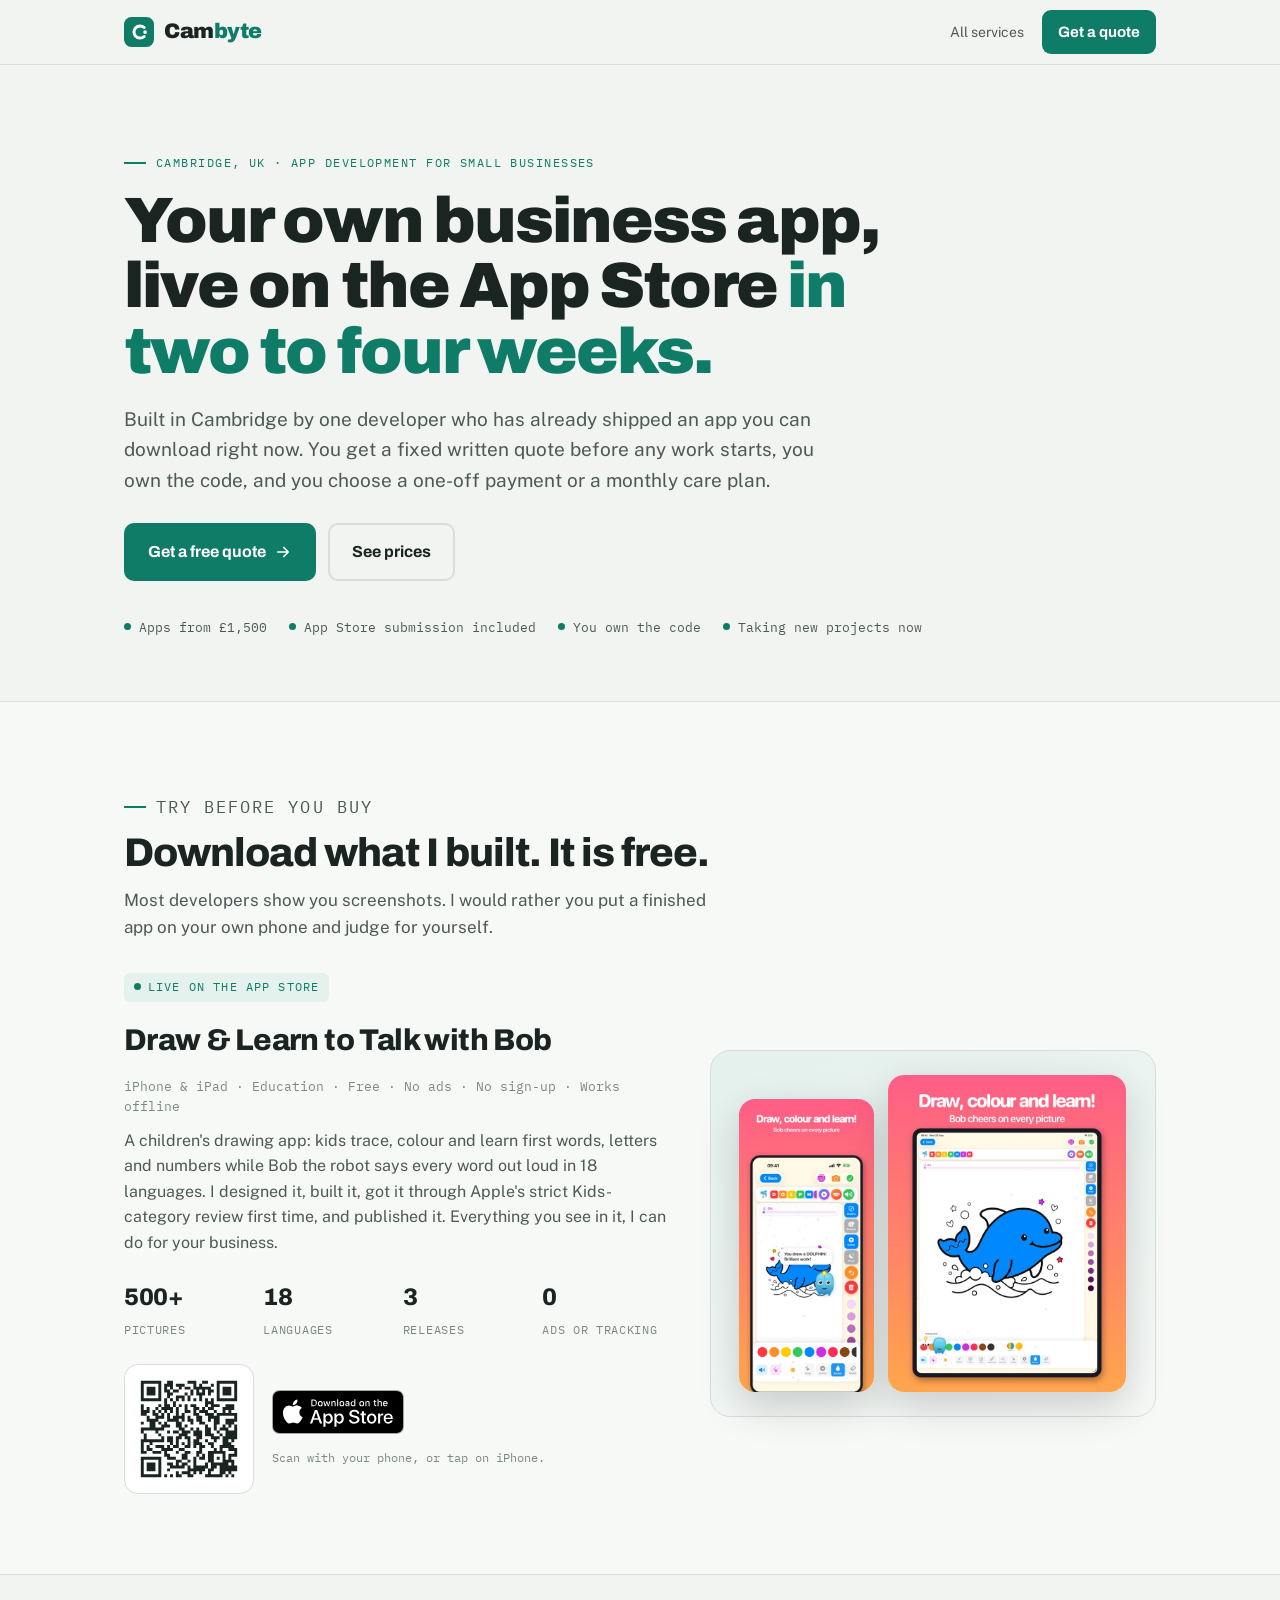
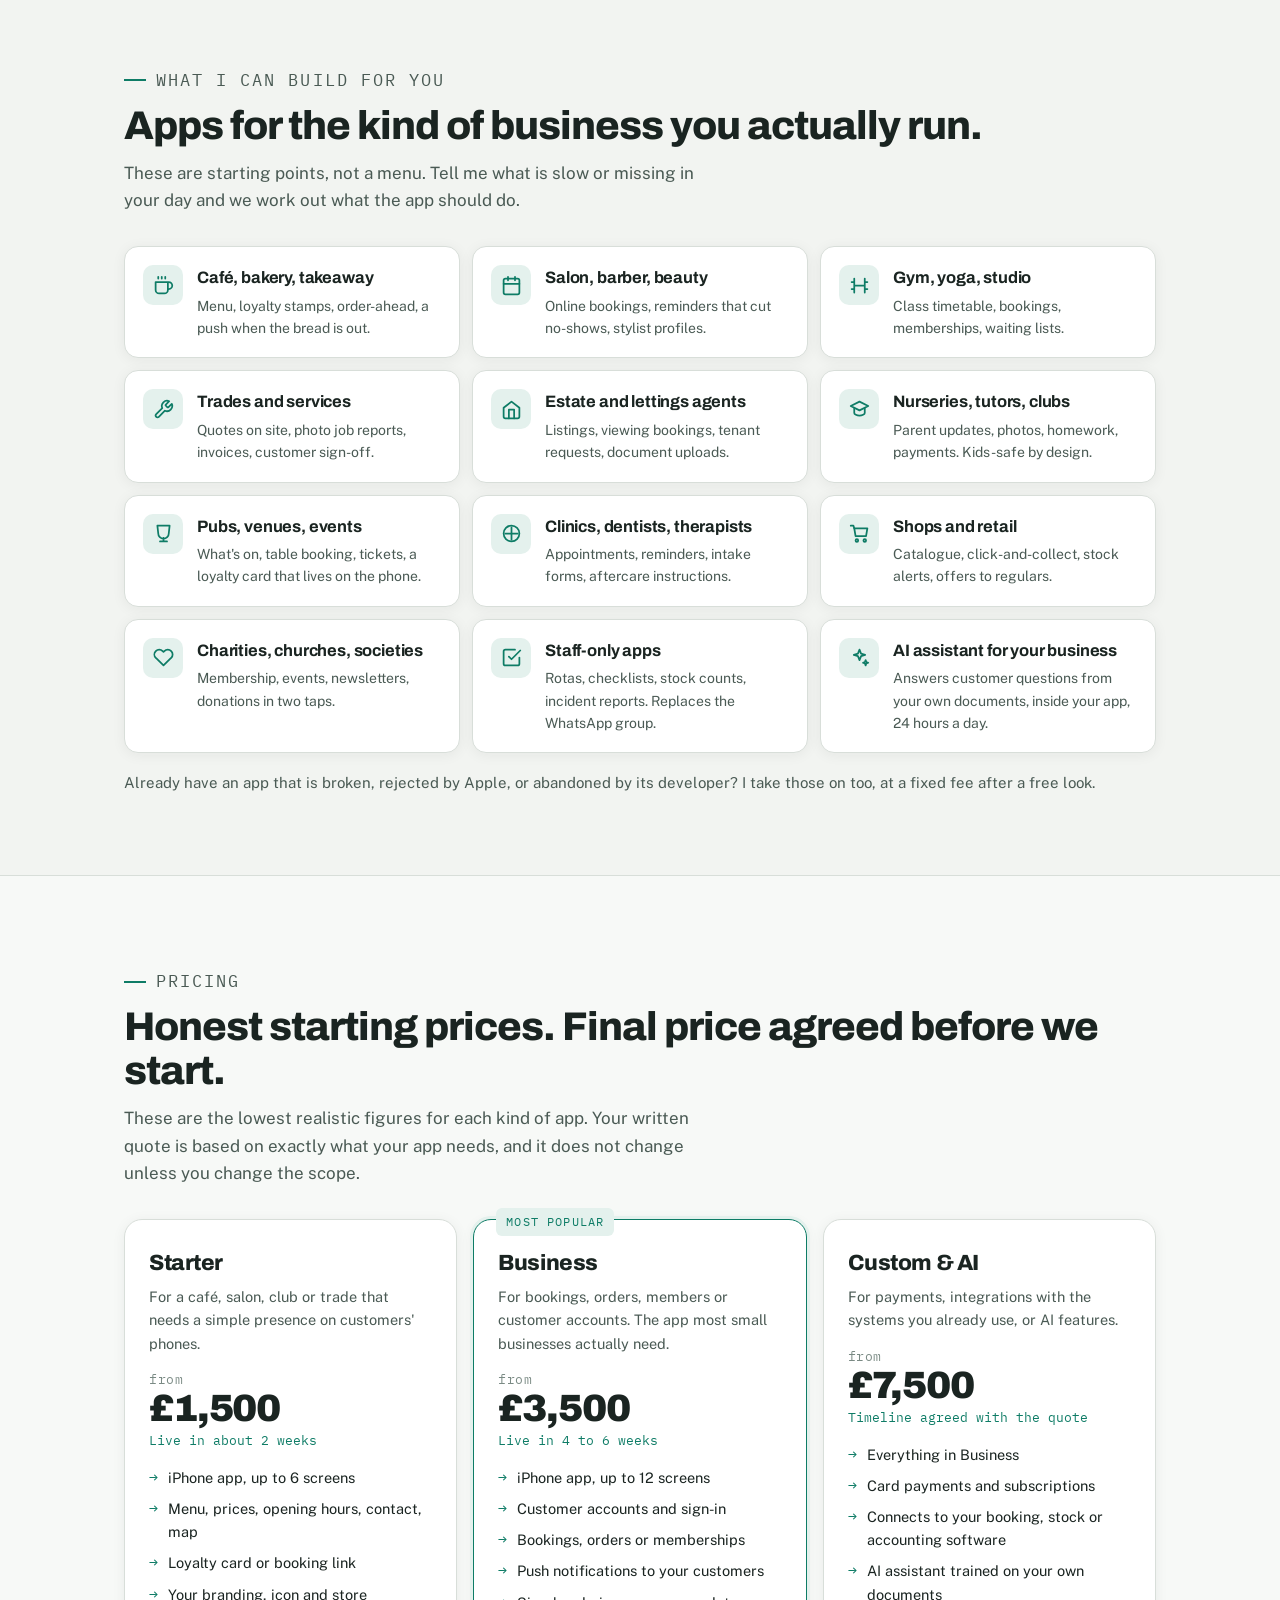
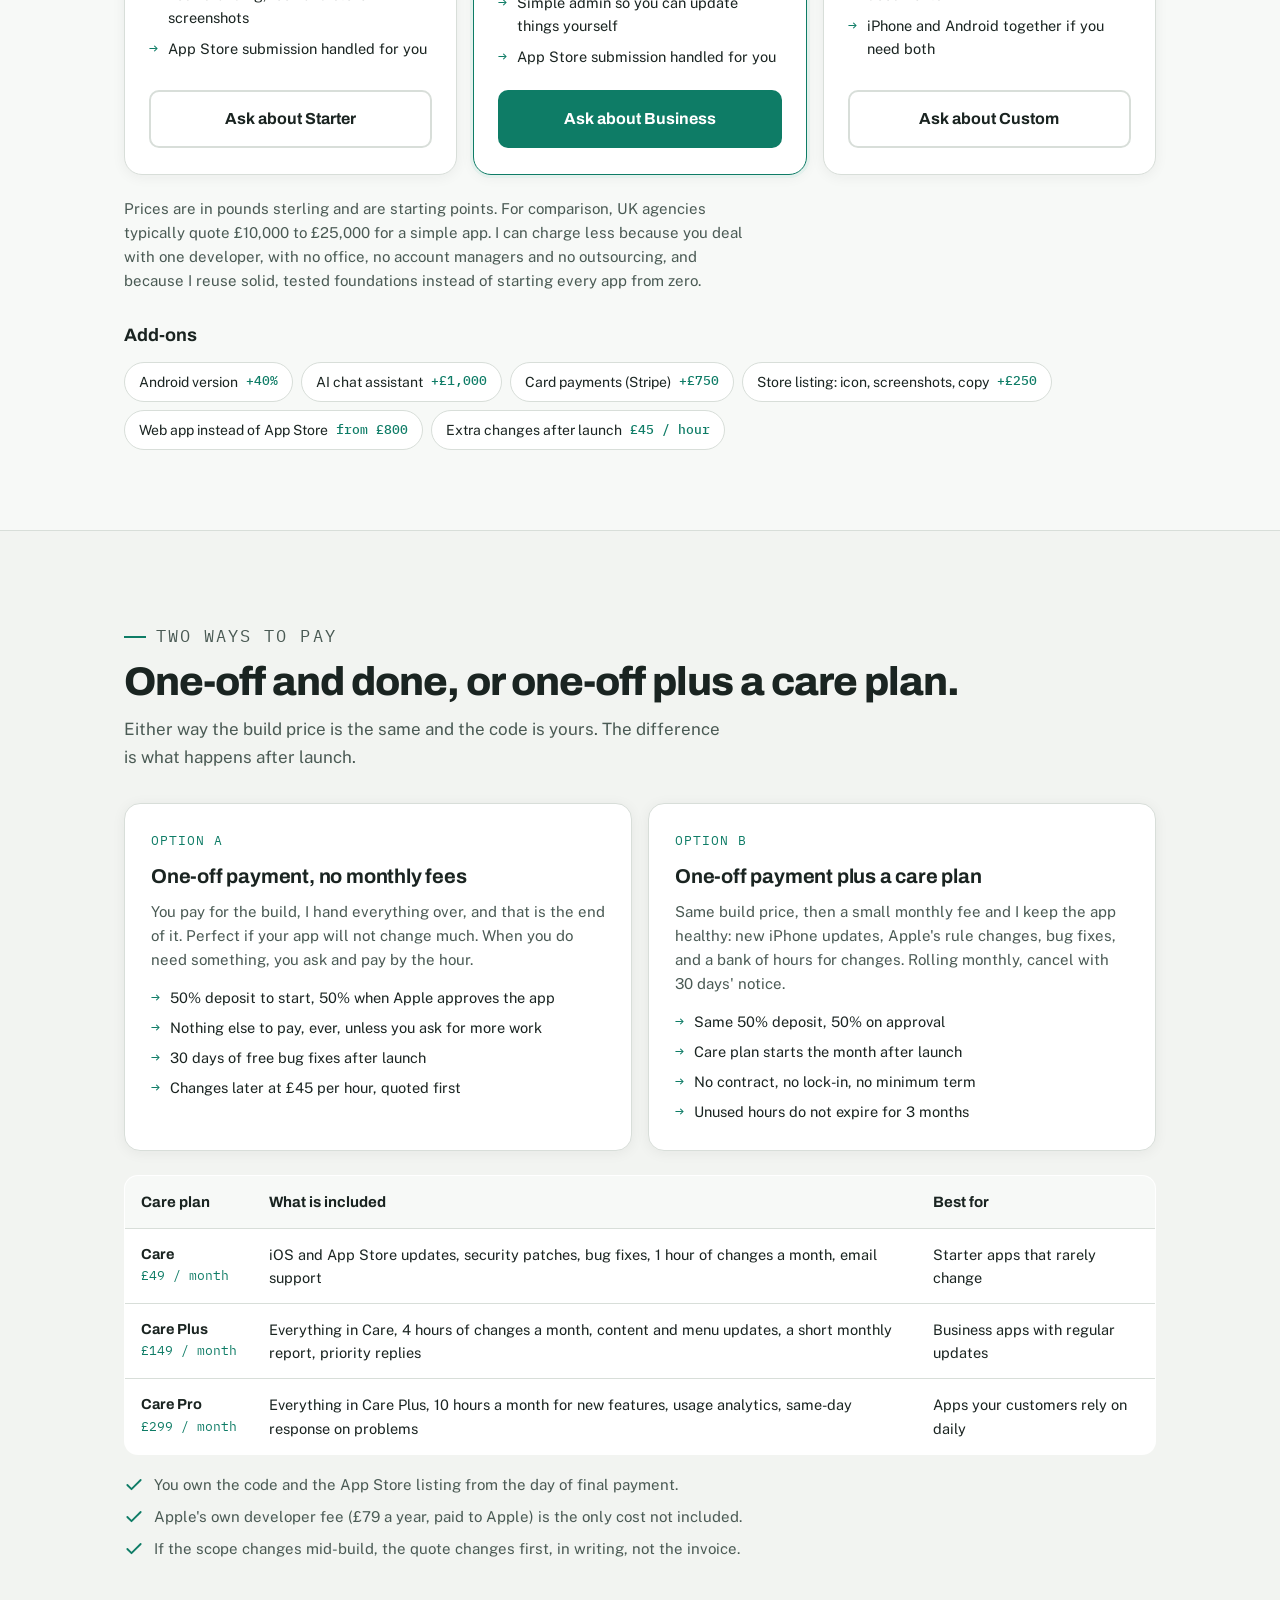
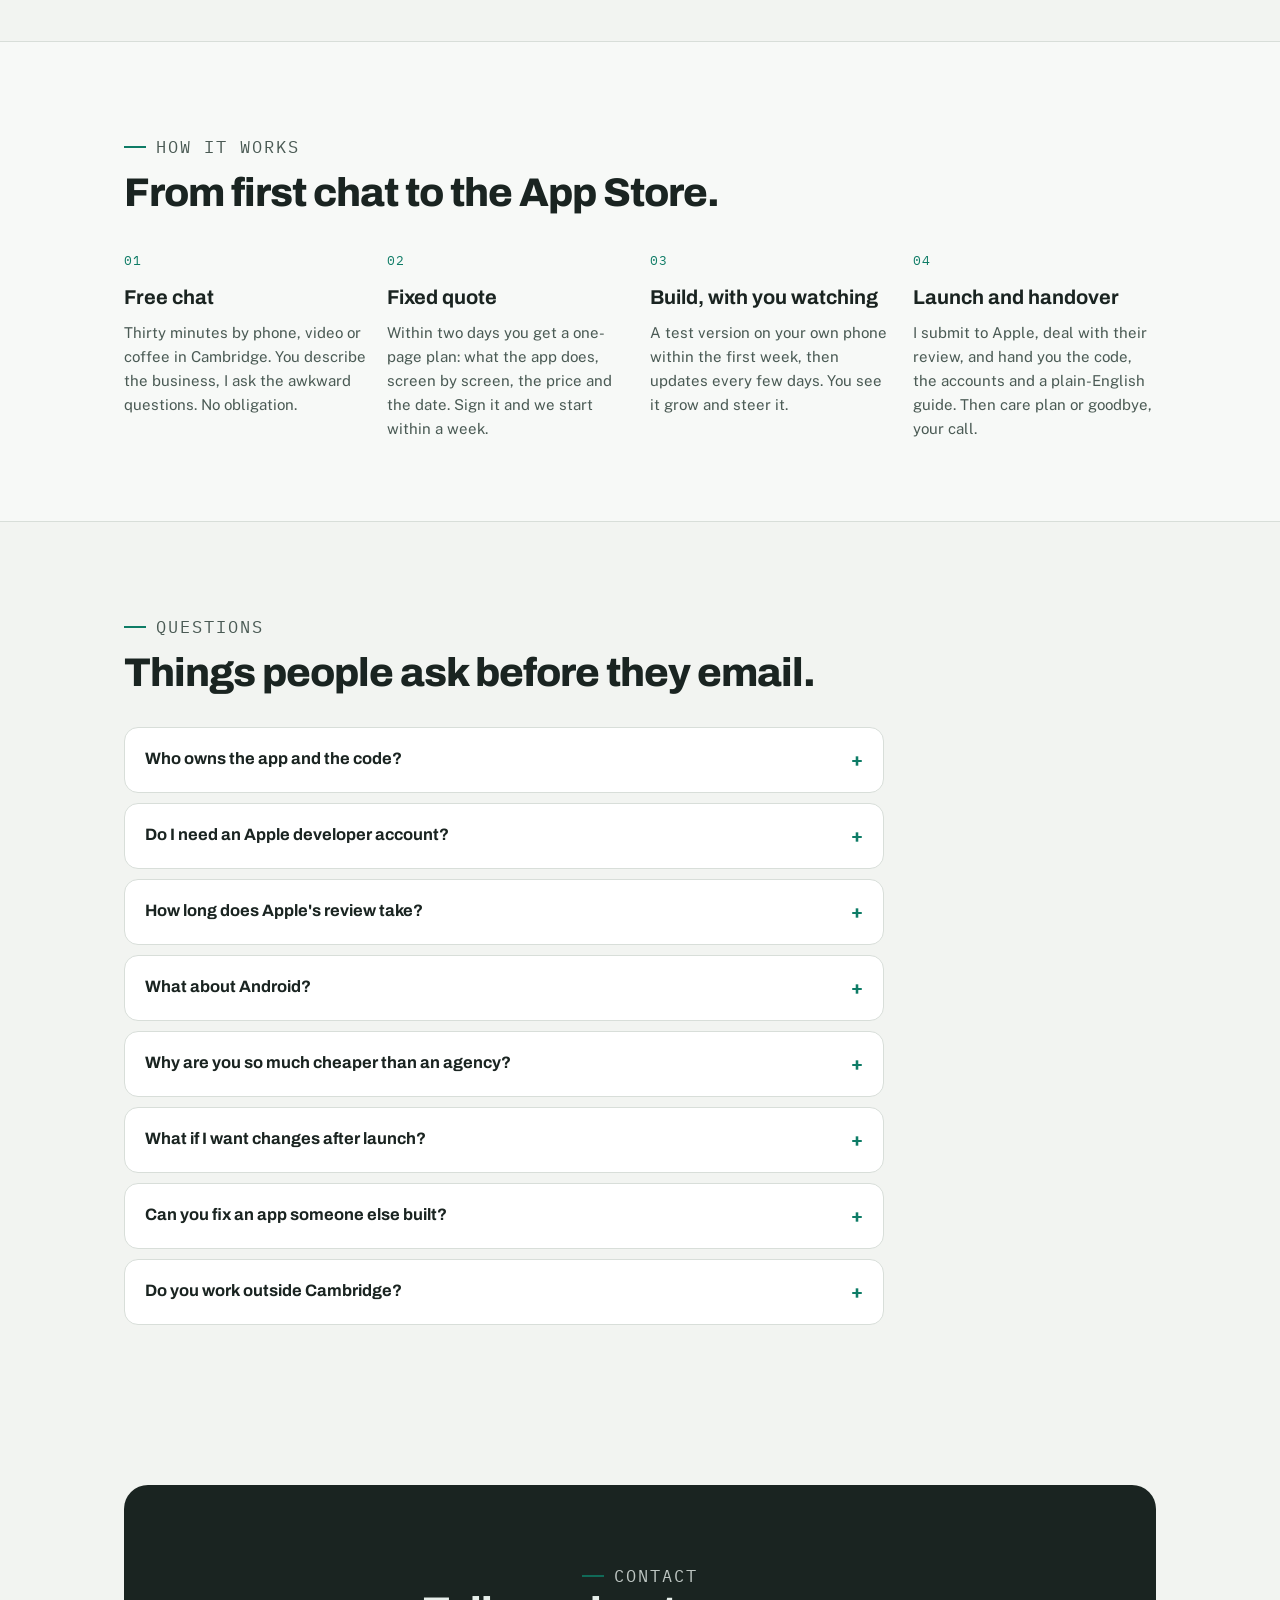
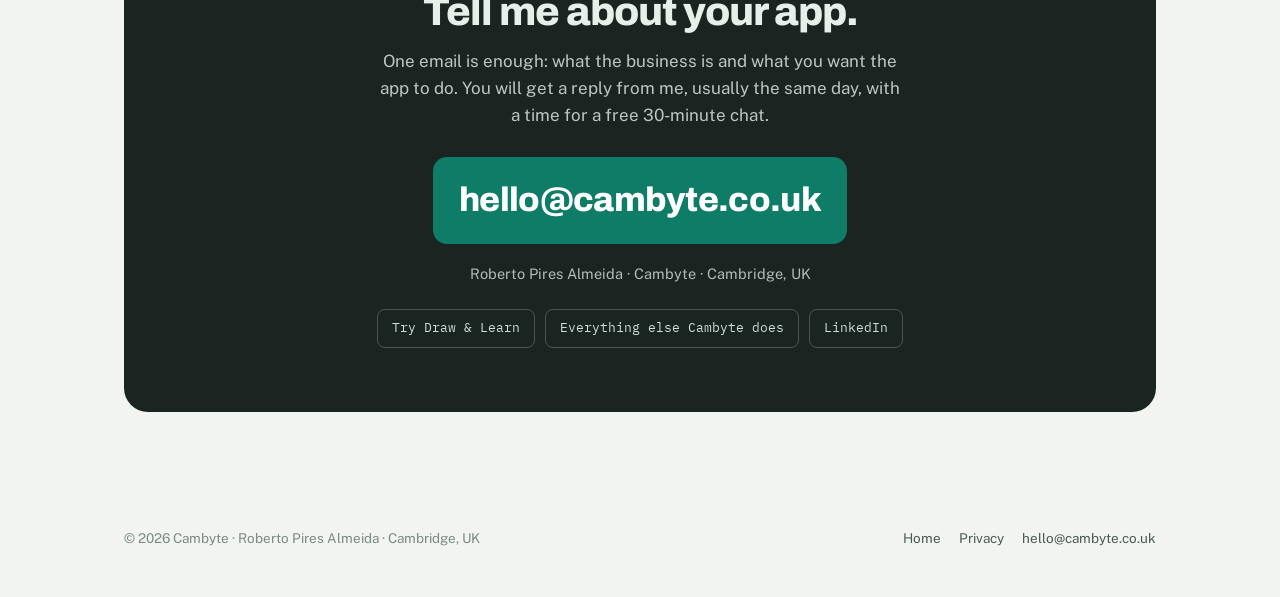
==== apps/index.html @ f3ae69f9 "Add /apps/ app-development landing page with pricing Standalone page at cambyte.co.uk/apps/: hero, D" ====
<!DOCTYPE html>
<html lang="en-GB">
<head>
<meta charset="UTF-8">
<meta name="viewport" content="width=device-width, initial-scale=1">
<title>App development for small businesses, Cambridge — from £1,500 | Cambyte</title>
<meta name="description" content="Get your own iPhone and Android app built in Cambridge, from £1,500, live on the App Store in two to four weeks. Fixed quote before any work starts, one-off payment or a monthly care plan. Try a finished app for free first.">
<link rel="canonical" href="https://cambyte.co.uk/apps/">
<meta property="og:type" content="website">
<meta property="og:title" content="Your business app, from £1,500 — Cambyte, Cambridge">
<meta property="og:description" content="Small-business apps built in Cambridge. Fixed quotes, App Store submission included, one-off or monthly care. Download the app I already shipped and try it free.">
<meta property="og:url" content="https://cambyte.co.uk/apps/">
<meta property="og:image" content="https://cambyte.co.uk/assets/img/og.png">
<meta name="twitter:card" content="summary_large_image">
<meta name="theme-color" content="#0E7C66">
<link rel="icon" href="/assets/img/favicon.svg" type="image/svg+xml">
<link rel="apple-touch-icon" href="/assets/img/apple-touch-icon.png">
<link rel="preconnect" href="https://fonts.googleapis.com">
<link rel="preconnect" href="https://fonts.gstatic.com" crossorigin>
<link href="https://fonts.googleapis.com/css2?family=Archivo:wght@700;800;900&family=Public+Sans:wght@400;500;600&family=IBM+Plex+Mono:wght@400;500&display=swap" rel="stylesheet">
<link rel="stylesheet" href="/assets/style.css">
<style>
/* page-only styles; everything shared lives in /assets/style.css */
.top-min .wrap{height:64px}
.top-min .head-cta{display:inline-flex;align-items:center;min-height:44px;padding:0 16px;border-radius:9px;background:var(--teal);color:#fff;text-decoration:none;font-family:var(--font-head);font-weight:700;font-size:15px}
.top-min .head-cta:hover{background:var(--teal-deep)}
.top-min .back{display:none;color:var(--ink-soft);text-decoration:none;font-size:14px;margin-right:14px}
.top-min .back:hover{color:var(--teal)}
@media(min-width:640px){.top-min .back{display:inline}}
.hero .price-line{margin-top:18px;font-family:var(--font-mono);font-size:14px;color:var(--teal)}

.proof{display:grid;gap:24px;align-items:center}
@media(min-width:860px){.proof{grid-template-columns:1.1fr .9fr;gap:40px}}
.proof p{color:var(--ink-soft);font-size:16px;margin-top:12px}
.qr-row{display:flex;flex-wrap:wrap;align-items:center;gap:18px;margin-top:22px}
.qr{background:#fff;border:1px solid var(--line);border-radius:14px;padding:10px;width:130px;height:130px;flex:none}
.qr img{width:100%;height:100%}
.qr-row .badge{margin:0}
.qr-row small{display:block;font-family:var(--font-mono);font-size:12px;color:var(--ink-faint);margin-top:6px}
.shots{background:linear-gradient(160deg,var(--teal-tint),var(--surface-2));border:1px solid var(--line);border-radius:20px;padding:24px;display:flex;align-items:flex-end;justify-content:center;gap:14px;min-height:260px}
.shots img{border-radius:16px;box-shadow:0 14px 40px rgba(0,0,0,.18)}
.shots .phone{width:min(34%,170px)}
.shots .tablet{width:min(60%,320px)}

.ideas{display:grid;gap:12px;grid-template-columns:1fr}
@media(min-width:560px){.ideas{grid-template-columns:repeat(2,1fr)}}
@media(min-width:900px){.ideas{grid-template-columns:repeat(3,1fr)}}
.idea{background:var(--surface);border:1px solid var(--line);border-radius:14px;padding:18px 18px 18px;display:flex;gap:14px;align-items:flex-start;box-shadow:var(--shadow)}
.idea .icon{width:40px;height:40px;border-radius:10px;flex:none}
.idea .icon svg{width:21px;height:21px}
.idea h3{font-family:var(--font-head);font-weight:700;font-size:16.5px;letter-spacing:-.01em}
.idea p{color:var(--ink-soft);font-size:14px;margin-top:3px}
.ideas-note{margin-top:18px;color:var(--ink-soft);font-size:15px}

.tiers{display:grid;gap:16px}
@media(min-width:800px){.tiers{grid-template-columns:repeat(3,1fr);align-items:stretch}}
.tier{background:var(--surface);border:1px solid var(--line);border-radius:18px;padding:26px 24px;box-shadow:var(--shadow);display:flex;flex-direction:column;position:relative}
.tier.pop{border-color:var(--teal);box-shadow:0 0 0 3px var(--teal-tint),var(--shadow)}
.tier .pop-tag{position:absolute;top:-12px;left:22px}
.tier h3{font-family:var(--font-head);font-weight:800;font-size:22px;letter-spacing:-.02em}
.tier .for{color:var(--ink-soft);font-size:14.5px;margin-top:4px;min-height:2.6em}
.tier .price{margin:18px 0 2px;font-family:var(--font-head);font-weight:900;font-size:38px;letter-spacing:-.03em;line-height:1}
.tier .price small{font-family:var(--font-mono);font-weight:400;font-size:13px;letter-spacing:.04em;color:var(--ink-faint);display:block;margin-bottom:4px}
.tier .time{font-family:var(--font-mono);font-size:12.5px;color:var(--teal);margin-bottom:16px}
.tier ul{list-style:none;display:grid;gap:8px;margin:0 0 22px;padding:0}
.tier li{font-size:14.5px;display:flex;gap:10px;align-items:flex-start;color:var(--ink)}
.tier li::before{content:"→";color:var(--teal);font-family:var(--font-mono);flex:none}
.tier .btn{margin-top:auto;justify-content:center}
.fine{margin-top:22px;color:var(--ink-soft);font-size:15px;max-width:70ch}
.addons{margin-top:28px}
.addons h3{font-family:var(--font-head);font-weight:700;font-size:18px;margin-bottom:12px}
.chips{display:flex;flex-wrap:wrap;gap:8px;list-style:none}
.chips li{background:var(--surface);border:1px solid var(--line);border-radius:999px;padding:8px 14px;font-size:14px;display:flex;gap:8px;align-items:center;min-height:40px}
.chips b{font-family:var(--font-mono);font-weight:500;color:var(--teal);font-size:13px}

.pay{display:grid;gap:16px}
@media(min-width:800px){.pay{grid-template-columns:1fr 1fr}}
.pay .card h3{margin-top:0}
.pay .card .lead{font-family:var(--font-mono);font-size:12.5px;color:var(--teal);letter-spacing:.08em;text-transform:uppercase;margin-bottom:10px}
.care{margin-top:24px;overflow-x:auto}
.care table{width:100%;border-collapse:collapse;background:var(--surface);border:1px solid var(--line);border-radius:14px;overflow:hidden;min-width:560px}
.care th,.care td{text-align:left;padding:14px 16px;border-bottom:1px solid var(--line);font-size:14.5px;vertical-align:top}
.care th{font-family:var(--font-head);font-weight:700;font-size:15px;background:var(--surface-2)}
.care td:first-child{font-family:var(--font-head);font-weight:700;white-space:nowrap}
.care td .m{display:block;font-family:var(--font-mono);font-weight:400;font-size:13px;color:var(--teal)}
.care tr:last-child td{border-bottom:0}
.terms{margin-top:18px;display:grid;gap:8px;list-style:none}
.terms li{display:flex;gap:10px;align-items:flex-start;font-size:15px;color:var(--ink-soft)}
.terms li svg{width:20px;height:20px;flex:none;color:var(--teal);margin-top:2px}

.steps-4{display:grid;gap:20px}
@media(min-width:720px){.steps-4{grid-template-columns:repeat(2,1fr)}}
@media(min-width:1000px){.steps-4{grid-template-columns:repeat(4,1fr)}}

.faq{max-width:760px;display:grid;gap:10px}
.faq details{background:var(--surface);border:1px solid var(--line);border-radius:14px;padding:0 20px}
.faq summary{cursor:pointer;list-style:none;padding:16px 0;font-family:var(--font-head);font-weight:700;font-size:16.5px;display:flex;justify-content:space-between;gap:14px;align-items:center;min-height:44px}
.faq summary::-webkit-details-marker{display:none}
.faq summary::after{content:"+";font-family:var(--font-mono);color:var(--teal);font-size:20px;flex:none}
.faq details[open] summary::after{content:"–"}
.faq details p{color:var(--ink-soft);font-size:15.5px;padding:0 0 18px}

.contact .sub{opacity:.75;font-size:14.5px;margin-top:18px}
</style>
<script type="application/ld+json">
{
  "@context": "https://schema.org",
  "@type": "Service",
  "serviceType": "Mobile app development",
  "name": "Small-business app development",
  "provider": {"@type": "ProfessionalService", "name": "Cambyte", "url": "https://cambyte.co.uk/", "email": "hello@cambyte.co.uk",
    "address": {"@type": "PostalAddress", "addressLocality": "Cambridge", "addressCountry": "GB"}},
  "areaServed": "Cambridge, UK",
  "url": "https://cambyte.co.uk/apps/",
  "offers": [
    {"@type": "Offer", "name": "Starter app", "price": "1500", "priceCurrency": "GBP", "description": "iPhone app, up to 6 screens, App Store submission included. Starting price."},
    {"@type": "Offer", "name": "Business app", "price": "3500", "priceCurrency": "GBP", "description": "iPhone app, up to 12 screens, accounts, bookings or orders, notifications. Starting price."},
    {"@type": "Offer", "name": "Custom or AI app", "price": "7500", "priceCurrency": "GBP", "description": "Payments, integrations, AI assistant, anything bespoke. Starting price."}
  ]
}
</script>
</head>
<body>
<a class="skip" href="#main">Skip to content</a>

<header class="top top-min">
  <div class="wrap">
    <a class="logo" href="/" aria-label="Cambyte home">
      <svg viewBox="0 0 32 32" aria-hidden="true"><rect width="32" height="32" rx="8" fill="#0E7C66"/><path d="M21.5 11.2A6.5 6.5 0 1 0 21.5 20.8" fill="none" stroke="#fff" stroke-width="3.2" stroke-linecap="round"/><circle cx="22.5" cy="16" r="2" fill="#fff"/></svg><b>Cam<span>byte</span></b></a>
    <div>
      <a class="back" href="/">All services</a>
      <a class="head-cta" href="#contact">Get a quote</a>
    </div>
  </div>
</header>

<main id="main">

<section class="hero">
  <div class="wrap">
    <p class="eyebrow">Cambridge, UK · App development for small businesses</p>
    <h1>Your own business app, live on the App Store <em>in two to four weeks.</em></h1>
    <p class="lede">Built in Cambridge by one developer who has already shipped an app you can download right now. You get a fixed written quote before any work starts, you own the code, and you choose a one-off payment or a monthly care plan.</p>
    <div class="actions">
      <a class="btn btn-primary" href="#contact">Get a free quote
        <svg width="18" height="18" viewBox="0 0 24 24" fill="none" stroke="currentColor" stroke-width="2.2" stroke-linecap="round" stroke-linejoin="round"><path d="M5 12h14M13 6l6 6-6 6"/></svg>
      </a>
      <a class="btn btn-ghost" href="#pricing">See prices</a>
    </div>
    <ul class="trust">
      <li>Apps from £1,500</li>
      <li>App Store submission included</li>
      <li>You own the code</li>
      <li>Taking new projects now</li>
    </ul>
  </div>
</section>

<section id="proof" class="alt">
  <div class="wrap">
    <div class="sec-head">
      <p class="eyebrow">Try before you buy</p>
      <h2>Download what I built. It is free.</h2>
      <p>Most developers show you screenshots. I would rather you put a finished app on your own phone and judge for yourself.</p>
    </div>
    <div class="proof">
      <div>
        <span class="tag live">Live on the App Store</span>
        <h3 style="font-family:var(--font-head);font-weight:800;font-size:clamp(22px,3vw,30px);letter-spacing:-.02em;margin:14px 0 4px">Draw &amp; Learn to Talk with Bob</h3>
        <p class="meta" style="font-family:var(--font-mono);font-size:12.5px;color:var(--ink-faint)">iPhone &amp; iPad · Education · Free · No ads · No sign-up · Works offline</p>
        <p>A children's drawing app: kids trace, colour and learn first words, letters and numbers while Bob the robot says every word out loud in 18 languages. I designed it, built it, got it through Apple's strict Kids-category review first time, and published it. Everything you see in it, I can do for your business.</p>
        <div class="stats">
          <div class="stat"><b>500+</b><span>pictures</span></div>
          <div class="stat"><b>18</b><span>languages</span></div>
          <div class="stat"><b>3</b><span>releases</span></div>
          <div class="stat"><b>0</b><span>ads or tracking</span></div>
        </div>
        <div class="qr-row">
          <div class="qr"><img src="/assets/img/dl-qr.svg" alt="QR code linking to Draw & Learn on the App Store" width="110" height="110"></div>
          <div>
            <a class="badge" href="https://apps.apple.com/app/id6777554616?ct=cambyte-apps" rel="noopener"><img src="/assets/img/app-store-badge.svg" alt="Download on the App Store" width="150" height="50"></a>
            <small>Scan with your phone, or tap on iPhone.</small>
          </div>
        </div>
      </div>
      <div class="shots">
        <img class="phone" src="/assets/img/dl-iphone-1.jpg" alt="Draw &amp; Learn on iPhone: a child colouring a picture while Bob the robot cheers" width="414" height="900" loading="lazy">
        <img class="tablet" src="/assets/img/dl-ipad-1.jpg" alt="Draw &amp; Learn on iPad: tracing letters with Bob" width="900" height="675" loading="lazy">
      </div>
    </div>
  </div>
</section>

<section id="ideas">
  <div class="wrap">
    <div class="sec-head">
      <p class="eyebrow">What I can build for you</p>
      <h2>Apps for the kind of business you actually run.</h2>
      <p>These are starting points, not a menu. Tell me what is slow or missing in your day and we work out what the app should do.</p>
    </div>
    <div class="ideas">
      <article class="idea"><div class="icon" aria-hidden="true"><svg viewBox="0 0 24 24" fill="none" stroke="currentColor" stroke-width="2" stroke-linecap="round" stroke-linejoin="round"><path d="M17 8h1a4 4 0 1 1 0 8h-1M3 8h14v9a4 4 0 0 1-4 4H7a4 4 0 0 1-4-4z"/><path d="M6 2v2M10 2v2M14 2v2"/></svg></div><div><h3>Café, bakery, takeaway</h3><p>Menu, loyalty stamps, order-ahead, a push when the bread is out.</p></div></article>
      <article class="idea"><div class="icon" aria-hidden="true"><svg viewBox="0 0 24 24" fill="none" stroke="currentColor" stroke-width="2" stroke-linecap="round" stroke-linejoin="round"><rect x="3" y="4" width="18" height="18" rx="2"/><path d="M16 2v4M8 2v4M3 10h18"/></svg></div><div><h3>Salon, barber, beauty</h3><p>Online bookings, reminders that cut no-shows, stylist profiles.</p></div></article>
      <article class="idea"><div class="icon" aria-hidden="true"><svg viewBox="0 0 24 24" fill="none" stroke="currentColor" stroke-width="2" stroke-linecap="round" stroke-linejoin="round"><path d="M6 4v16M18 4v16M3 8h3M18 8h3M3 16h3M18 16h3M6 12h12"/></svg></div><div><h3>Gym, yoga, studio</h3><p>Class timetable, bookings, memberships, waiting lists.</p></div></article>
      <article class="idea"><div class="icon" aria-hidden="true"><svg viewBox="0 0 24 24" fill="none" stroke="currentColor" stroke-width="2" stroke-linecap="round" stroke-linejoin="round"><path d="M14.7 6.3a1 1 0 0 0 0 1.4l1.6 1.6a1 1 0 0 0 1.4 0l3.8-3.8a6 6 0 0 1-7.9 7.9l-6.9 6.9a2.1 2.1 0 0 1-3-3l6.9-6.9a6 6 0 0 1 7.9-7.9z"/></svg></div><div><h3>Trades and services</h3><p>Quotes on site, photo job reports, invoices, customer sign-off.</p></div></article>
      <article class="idea"><div class="icon" aria-hidden="true"><svg viewBox="0 0 24 24" fill="none" stroke="currentColor" stroke-width="2" stroke-linecap="round" stroke-linejoin="round"><path d="M3 10l9-7 9 7v10a2 2 0 0 1-2 2H5a2 2 0 0 1-2-2z"/><path d="M9 22V12h6v10"/></svg></div><div><h3>Estate and lettings agents</h3><p>Listings, viewing bookings, tenant requests, document uploads.</p></div></article>
      <article class="idea"><div class="icon" aria-hidden="true"><svg viewBox="0 0 24 24" fill="none" stroke="currentColor" stroke-width="2" stroke-linecap="round" stroke-linejoin="round"><path d="M12 3L2 8l10 5 10-5z"/><path d="M6 10.5V16c0 1.5 3 3 6 3s6-1.5 6-3v-5.5"/></svg></div><div><h3>Nurseries, tutors, clubs</h3><p>Parent updates, photos, homework, payments. Kids-safe by design.</p></div></article>
      <article class="idea"><div class="icon" aria-hidden="true"><svg viewBox="0 0 24 24" fill="none" stroke="currentColor" stroke-width="2" stroke-linecap="round" stroke-linejoin="round"><path d="M8 21h8M12 17v4M5 3h14l-1 9a6 6 0 0 1-12 0z"/></svg></div><div><h3>Pubs, venues, events</h3><p>What's on, table booking, tickets, a loyalty card that lives on the phone.</p></div></article>
      <article class="idea"><div class="icon" aria-hidden="true"><svg viewBox="0 0 24 24" fill="none" stroke="currentColor" stroke-width="2" stroke-linecap="round" stroke-linejoin="round"><path d="M12 5v14M5 12h14"/><circle cx="12" cy="12" r="9"/></svg></div><div><h3>Clinics, dentists, therapists</h3><p>Appointments, reminders, intake forms, aftercare instructions.</p></div></article>
      <article class="idea"><div class="icon" aria-hidden="true"><svg viewBox="0 0 24 24" fill="none" stroke="currentColor" stroke-width="2" stroke-linecap="round" stroke-linejoin="round"><path d="M6 6h15l-1.5 9h-12z"/><circle cx="9" cy="20" r="1.5"/><circle cx="18" cy="20" r="1.5"/><path d="M6 6L5 3H2"/></svg></div><div><h3>Shops and retail</h3><p>Catalogue, click-and-collect, stock alerts, offers to regulars.</p></div></article>
      <article class="idea"><div class="icon" aria-hidden="true"><svg viewBox="0 0 24 24" fill="none" stroke="currentColor" stroke-width="2" stroke-linecap="round" stroke-linejoin="round"><path d="M20.8 4.6a5.5 5.5 0 0 0-7.8 0L12 5.6l-1-1a5.5 5.5 0 0 0-7.8 7.8l1 1L12 21l7.8-7.6 1-1a5.5 5.5 0 0 0 0-7.8z"/></svg></div><div><h3>Charities, churches, societies</h3><p>Membership, events, newsletters, donations in two taps.</p></div></article>
      <article class="idea"><div class="icon" aria-hidden="true"><svg viewBox="0 0 24 24" fill="none" stroke="currentColor" stroke-width="2" stroke-linecap="round" stroke-linejoin="round"><path d="M9 11l3 3L22 4"/><path d="M21 12v7a2 2 0 0 1-2 2H5a2 2 0 0 1-2-2V5a2 2 0 0 1 2-2h11"/></svg></div><div><h3>Staff-only apps</h3><p>Rotas, checklists, stock counts, incident reports. Replaces the WhatsApp group.</p></div></article>
      <article class="idea"><div class="icon" aria-hidden="true"><svg viewBox="0 0 24 24" fill="none" stroke="currentColor" stroke-width="2" stroke-linecap="round" stroke-linejoin="round"><path d="M12 3l1.8 4.6L18.5 9l-4.7 1.4L12 15l-1.8-4.6L5.5 9l4.7-1.4z"/><path d="M19 15l.8 2.2L22 18l-2.2.8L19 21l-.8-2.2L16 18l2.2-.8z"/></svg></div><div><h3>AI assistant for your business</h3><p>Answers customer questions from your own documents, inside your app, 24 hours a day.</p></div></article>
    </div>
    <p class="ideas-note">Already have an app that is broken, rejected by Apple, or abandoned by its developer? I take those on too, at a fixed fee after a free look.</p>
  </div>
</section>

<section id="pricing" class="alt">
  <div class="wrap">
    <div class="sec-head">
      <p class="eyebrow">Pricing</p>
      <h2>Honest starting prices. Final price agreed before we start.</h2>
      <p>These are the lowest realistic figures for each kind of app. Your written quote is based on exactly what your app needs, and it does not change unless you change the scope.</p>
    </div>
    <div class="tiers">
      <article class="tier">
        <h3>Starter</h3>
        <p class="for">For a café, salon, club or trade that needs a simple presence on customers' phones.</p>
        <p class="price"><small>from</small>£1,500</p>
        <p class="time">Live in about 2 weeks</p>
        <ul>
          <li>iPhone app, up to 6 screens</li>
          <li>Menu, prices, opening hours, contact, map</li>
          <li>Loyalty card or booking link</li>
          <li>Your branding, icon and store screenshots</li>
          <li>App Store submission handled for you</li>
        </ul>
        <a class="btn btn-ghost" href="mailto:hello@cambyte.co.uk?subject=Starter%20app%20quote">Ask about Starter</a>
      </article>
      <article class="tier pop">
        <span class="tag pop-tag">Most popular</span>
        <h3>Business</h3>
        <p class="for">For bookings, orders, members or customer accounts. The app most small businesses actually need.</p>
        <p class="price"><small>from</small>£3,500</p>
        <p class="time">Live in 4 to 6 weeks</p>
        <ul>
          <li>iPhone app, up to 12 screens</li>
          <li>Customer accounts and sign-in</li>
          <li>Bookings, orders or memberships</li>
          <li>Push notifications to your customers</li>
          <li>Simple admin so you can update things yourself</li>
          <li>App Store submission handled for you</li>
        </ul>
        <a class="btn btn-primary" href="mailto:hello@cambyte.co.uk?subject=Business%20app%20quote">Ask about Business</a>
      </article>
      <article class="tier">
        <h3>Custom &amp; AI</h3>
        <p class="for">For payments, integrations with the systems you already use, or AI features.</p>
        <p class="price"><small>from</small>£7,500</p>
        <p class="time">Timeline agreed with the quote</p>
        <ul>
          <li>Everything in Business</li>
          <li>Card payments and subscriptions</li>
          <li>Connects to your booking, stock or accounting software</li>
          <li>AI assistant trained on your own documents</li>
          <li>iPhone and Android together if you need both</li>
        </ul>
        <a class="btn btn-ghost" href="mailto:hello@cambyte.co.uk?subject=Custom%20app%20quote">Ask about Custom</a>
      </article>
    </div>
    <p class="fine">Prices are in pounds sterling and are starting points. For comparison, UK agencies typically quote £10,000 to £25,000 for a simple app. I can charge less because you deal with one developer, with no office, no account managers and no outsourcing, and because I reuse solid, tested foundations instead of starting every app from zero.</p>
    <div class="addons">
      <h3>Add-ons</h3>
      <ul class="chips">
        <li>Android version <b>+40%</b></li>
        <li>AI chat assistant <b>+£1,000</b></li>
        <li>Card payments (Stripe) <b>+£750</b></li>
        <li>Store listing: icon, screenshots, copy <b>+£250</b></li>
        <li>Web app instead of App Store <b>from £800</b></li>
        <li>Extra changes after launch <b>£45 / hour</b></li>
      </ul>
    </div>
  </div>
</section>

<section id="pay">
  <div class="wrap">
    <div class="sec-head">
      <p class="eyebrow">Two ways to pay</p>
      <h2>One-off and done, or one-off plus a care plan.</h2>
      <p>Either way the build price is the same and the code is yours. The difference is what happens after launch.</p>
    </div>
    <div class="pay">
      <article class="card">
        <p class="lead">Option A</p>
        <h3>One-off payment, no monthly fees</h3>
        <p>You pay for the build, I hand everything over, and that is the end of it. Perfect if your app will not change much. When you do need something, you ask and pay by the hour.</p>
        <ul>
          <li>50% deposit to start, 50% when Apple approves the app</li>
          <li>Nothing else to pay, ever, unless you ask for more work</li>
          <li>30 days of free bug fixes after launch</li>
          <li>Changes later at £45 per hour, quoted first</li>
        </ul>
      </article>
      <article class="card">
        <p class="lead">Option B</p>
        <h3>One-off payment plus a care plan</h3>
        <p>Same build price, then a small monthly fee and I keep the app healthy: new iPhone updates, Apple's rule changes, bug fixes, and a bank of hours for changes. Rolling monthly, cancel with 30 days' notice.</p>
        <ul>
          <li>Same 50% deposit, 50% on approval</li>
          <li>Care plan starts the month after launch</li>
          <li>No contract, no lock-in, no minimum term</li>
          <li>Unused hours do not expire for 3 months</li>
        </ul>
      </article>
    </div>
    <div class="care">
      <table>
        <thead><tr><th scope="col">Care plan</th><th scope="col">What is included</th><th scope="col">Best for</th></tr></thead>
        <tbody>
          <tr><td>Care<span class="m">£49 / month</span></td><td>iOS and App Store updates, security patches, bug fixes, 1 hour of changes a month, email support</td><td>Starter apps that rarely change</td></tr>
          <tr><td>Care Plus<span class="m">£149 / month</span></td><td>Everything in Care, 4 hours of changes a month, content and menu updates, a short monthly report, priority replies</td><td>Business apps with regular updates</td></tr>
          <tr><td>Care Pro<span class="m">£299 / month</span></td><td>Everything in Care Plus, 10 hours a month for new features, usage analytics, same-day response on problems</td><td>Apps your customers rely on daily</td></tr>
        </tbody>
      </table>
    </div>
    <ul class="terms">
      <li><svg viewBox="0 0 24 24" fill="none" stroke="currentColor" stroke-width="2.2" stroke-linecap="round" stroke-linejoin="round" aria-hidden="true"><path d="M20 6L9 17l-5-5"/></svg>You own the code and the App Store listing from the day of final payment.</li>
      <li><svg viewBox="0 0 24 24" fill="none" stroke="currentColor" stroke-width="2.2" stroke-linecap="round" stroke-linejoin="round" aria-hidden="true"><path d="M20 6L9 17l-5-5"/></svg>Apple's own developer fee (£79 a year, paid to Apple) is the only cost not included.</li>
      <li><svg viewBox="0 0 24 24" fill="none" stroke="currentColor" stroke-width="2.2" stroke-linecap="round" stroke-linejoin="round" aria-hidden="true"><path d="M20 6L9 17l-5-5"/></svg>If the scope changes mid-build, the quote changes first, in writing, not the invoice.</li>
    </ul>
  </div>
</section>

<section id="how" class="alt">
  <div class="wrap">
    <div class="sec-head">
      <p class="eyebrow">How it works</p>
      <h2>From first chat to the App Store.</h2>
    </div>
    <div class="steps-4">
      <div class="step"><span class="num">01</span><h3>Free chat</h3><p>Thirty minutes by phone, video or coffee in Cambridge. You describe the business, I ask the awkward questions. No obligation.</p></div>
      <div class="step"><span class="num">02</span><h3>Fixed quote</h3><p>Within two days you get a one-page plan: what the app does, screen by screen, the price and the date. Sign it and we start within a week.</p></div>
      <div class="step"><span class="num">03</span><h3>Build, with you watching</h3><p>A test version on your own phone within the first week, then updates every few days. You see it grow and steer it.</p></div>
      <div class="step"><span class="num">04</span><h3>Launch and handover</h3><p>I submit to Apple, deal with their review, and hand you the code, the accounts and a plain-English guide. Then care plan or goodbye, your call.</p></div>
    </div>
  </div>
</section>

<section id="faq">
  <div class="wrap">
    <div class="sec-head">
      <p class="eyebrow">Questions</p>
      <h2>Things people ask before they email.</h2>
    </div>
    <div class="faq">
      <details><summary>Who owns the app and the code?</summary><p>You do, fully, once the final payment clears. Source code, design files, the App Store listing and any accounts are handed over in your name. If you ever want another developer to take it on, they can.</p></details>
      <details><summary>Do I need an Apple developer account?</summary><p>Yes. Apple requires apps to be published under the account of the business that owns them, so I set one up with you on day one. It costs £79 a year, paid to Apple. Approval from Apple can take a few days for a sole trader and up to two weeks for a limited company, so we start that first while I build.</p></details>
      <details><summary>How long does Apple's review take?</summary><p>Usually one to three days, occasionally a week. I prepare the submission to pass first time and handle any questions from Apple myself. I never promise a public launch date, because that last step belongs to Apple.</p></details>
      <details><summary>What about Android?</summary><p>Every app can have an Android version, built natively in Kotlin, for 40% on top of the iPhone price. Most small businesses in the UK start with iPhone and add Android once the app is earning its keep.</p></details>
      <details><summary>Why are you so much cheaper than an agency?</summary><p>One person does the design, the code, the testing and the release. There is no office, no project manager and no outsourcing to pay for. I also use modern AI tooling and reusable, tested foundations, so a Starter app takes days of real work rather than months of billable ones. The quality bar is the app you can download above.</p></details>
      <details><summary>What if I want changes after launch?</summary><p>On the one-off option, email me and you get a quote, usually in hours at £45 an hour. On a care plan you have a bank of hours each month and just ask. Either way, nothing is done without you agreeing it first.</p></details>
      <details><summary>Can you fix an app someone else built?</summary><p>Usually, yes. Send me what you have and I will take a free look. Rescue work is quoted as a fixed fee, and a port to a modern codebase is often cheaper than you fear.</p></details>
      <details><summary>Do you work outside Cambridge?</summary><p>Yes. Everything can be done by video call and TestFlight, so location does not matter. Cambridge businesses get the coffee option.</p></details>
    </div>
  </div>
</section>

<section id="contact">
  <div class="wrap">
    <div class="contact">
      <p class="eyebrow" style="justify-content:center">Contact</p>
      <h2>Tell me about your app.</h2>
      <p>One email is enough: what the business is and what you want the app to do. You will get a reply from me, usually the same day, with a time for a free 30-minute chat.</p>
      <a class="email" href="mailto:hello@cambyte.co.uk?subject=App%20quote%20request">hello@cambyte.co.uk</a>
      <p class="sub">Roberto Pires Almeida · Cambyte · Cambridge, UK</p>
      <div class="socials">
        <a href="https://apps.apple.com/app/id6777554616?ct=cambyte-apps" rel="noopener">Try Draw &amp; Learn</a>
        <a href="/">Everything else Cambyte does</a>
        <a href="https://www.linkedin.com/in/roberto-pires-03986415a/" rel="noopener">LinkedIn</a>
      </div>
    </div>
  </div>
</section>

</main>

<footer>
  <div class="wrap">
    <div>© 2026 Cambyte · Roberto Pires Almeida · Cambridge, UK</div>
    <ul>
      <li><a href="/">Home</a></li>
      <li><a href="/privacy/">Privacy</a></li>
      <li><a href="mailto:hello@cambyte.co.uk">hello@cambyte.co.uk</a></li>
    </ul>
  </div>
</footer>
</body>
</html>
---- assets/style.css ----
:root{
  --bg:#F2F4F1; --surface:#FFFFFF; --surface-2:#F7F9F7; --ink:#1A2421; --ink-soft:#4A5A54; --ink-faint:#7A8A84;
  --teal:#0E7C66; --teal-deep:#0A5C4C; --teal-tint:#E4F1ED; --stamp:#C6402F; --line:#D8DED9;
  --shadow:0 2px 14px rgba(26,36,33,.06);
  --font-head:'Archivo',system-ui,sans-serif; --font-body:'Public Sans',system-ui,sans-serif; --font-mono:'IBM Plex Mono',ui-monospace,monospace;
}
@media (prefers-color-scheme:dark){
  :root:not([data-theme="light"]){
    --bg:#101614; --surface:#182019; --surface-2:#1E2822; --ink:#E8EFEB; --ink-soft:#A9B8B1; --ink-faint:#7D8C86;
    --teal:#3FB89C; --teal-deep:#6CCDB6; --teal-tint:#15302A; --stamp:#E66B59; --line:#2A3630;
    --shadow:0 2px 14px rgba(0,0,0,.35);
  }
}
:root[data-theme="dark"]{
  --bg:#101614; --surface:#182019; --surface-2:#1E2822; --ink:#E8EFEB; --ink-soft:#A9B8B1; --ink-faint:#7D8C86;
  --teal:#3FB89C; --teal-deep:#6CCDB6; --teal-tint:#15302A; --stamp:#E66B59; --line:#2A3630;
  --shadow:0 2px 14px rgba(0,0,0,.35);
}

*{margin:0;padding:0;box-sizing:border-box}
html{scroll-behavior:smooth;-webkit-text-size-adjust:100%}
body{background:var(--bg);color:var(--ink);font-family:var(--font-body);line-height:1.6;-webkit-font-smoothing:antialiased;overflow-x:hidden}
img{max-width:100%;height:auto;display:block}
a{color:var(--teal)}
a:focus-visible,button:focus-visible{outline:3px solid var(--teal);outline-offset:3px;border-radius:4px}
.wrap{max-width:1080px;margin:0 auto;padding:0 16px}
@media(min-width:640px){.wrap{padding:0 24px}}
.mono{font-family:var(--font-mono)}
.skip{position:absolute;left:-999px;top:8px;background:var(--teal);color:#fff;padding:8px 12px;border-radius:6px;z-index:100}
.skip:focus{left:8px}

/* header */
.top{position:sticky;top:0;z-index:50;background:color-mix(in srgb,var(--bg) 88%,transparent);backdrop-filter:blur(10px);border-bottom:1px solid var(--line)}
.top .wrap{display:flex;align-items:center;justify-content:space-between;height:64px;gap:12px}
.logo b{font-weight:inherit}
.logo{display:flex;align-items:center;gap:10px;text-decoration:none;color:var(--ink);font-family:var(--font-head);font-weight:900;font-size:21px;letter-spacing:-.02em}
.logo svg{width:30px;height:30px;flex:none}
.logo span{color:var(--teal)}
nav ul{list-style:none;display:none;gap:4px}
nav a{text-decoration:none;color:var(--ink-soft);font-weight:500;font-size:15px;padding:8px 12px;border-radius:8px}
nav a:hover{color:var(--ink);background:var(--surface-2)}
nav a.cta{background:var(--teal);color:#fff;margin-left:6px}
nav a.cta:hover{background:var(--teal-deep);color:#fff}
.menu-btn{display:inline-flex;align-items:center;justify-content:center;width:42px;height:42px;border:1px solid var(--line);background:var(--surface);border-radius:8px;cursor:pointer;color:var(--ink)}
@media(min-width:800px){nav ul{display:flex}.menu-btn{display:none}}
nav.open ul{display:flex;flex-direction:column;position:absolute;left:0;right:0;top:64px;background:var(--surface);border-bottom:1px solid var(--line);padding:12px 16px 16px;box-shadow:var(--shadow)}
nav.open a{display:block;padding:12px}
nav.open a.cta{margin:8px 0 0;text-align:center}

/* hero */
.hero{padding:56px 0 40px}
@media(min-width:800px){.hero{padding:88px 0 64px}}
.eyebrow{font-family:var(--font-mono);font-size:12px;letter-spacing:.12em;text-transform:uppercase;color:var(--teal);margin-bottom:16px;display:flex;align-items:center;gap:10px}
.eyebrow::before{content:"";width:22px;height:2px;background:var(--teal)}
h1{font-family:var(--font-head);font-weight:900;font-size:clamp(34px,6.2vw,64px);line-height:1.02;letter-spacing:-.03em;max-width:19ch}
h1 em{font-style:normal;color:var(--teal)}
.lede{margin-top:20px;font-size:clamp(16px,2vw,19px);color:var(--ink-soft);max-width:58ch}
.actions{display:flex;flex-wrap:wrap;gap:12px;margin-top:28px}
.btn{display:inline-flex;align-items:center;gap:8px;text-decoration:none;font-family:var(--font-head);font-weight:700;font-size:16px;padding:14px 22px;border-radius:10px;border:2px solid transparent;transition:background .15s,border-color .15s,color .15s}
.btn-primary{background:var(--teal);color:#fff}
.btn-primary:hover{background:var(--teal-deep)}
.btn-ghost{background:transparent;color:var(--ink);border-color:var(--line)}
.btn-ghost:hover{border-color:var(--teal);color:var(--teal)}
.trust{margin-top:36px;display:flex;flex-wrap:wrap;gap:10px 22px;font-family:var(--font-mono);font-size:12.5px;color:var(--ink-soft)}
.trust li{list-style:none;display:flex;align-items:center;gap:8px}
.trust li::before{content:"";width:7px;height:7px;border-radius:50%;background:var(--teal)}

/* sections */
section{padding:56px 0}
@media(min-width:800px){section{padding:80px 0}}
.sec-head{margin-bottom:32px}
.sec-head .eyebrow{margin-bottom:10px}
h2{font-family:var(--font-head);font-weight:800;font-size:clamp(26px,4vw,40px);line-height:1.1;letter-spacing:-.025em}
.sec-head p{margin-top:12px;color:var(--ink-soft);max-width:60ch;font-size:17px}
.grid{display:grid;gap:16px}
@media(min-width:720px){.grid-3{grid-template-columns:repeat(3,1fr)}.grid-2{grid-template-columns:repeat(2,1fr)}}
.card{background:var(--surface);border:1px solid var(--line);border-radius:16px;padding:26px;box-shadow:var(--shadow)}
.card h3{font-family:var(--font-head);font-weight:700;font-size:20px;letter-spacing:-.01em;margin:14px 0 8px}
.card p{color:var(--ink-soft);font-size:15px}
.card ul{margin-top:14px;padding-left:0;list-style:none;display:grid;gap:7px}
.card li{font-size:14.5px;display:flex;gap:10px;align-items:flex-start}
.card li::before{content:"→";color:var(--teal);font-family:var(--font-mono);flex:none}
.icon{width:46px;height:46px;border-radius:12px;background:var(--teal-tint);color:var(--teal);display:grid;place-items:center}
.icon svg{width:24px;height:24px}

/* work */
.alt{background:var(--surface-2);border-top:1px solid var(--line);border-bottom:1px solid var(--line)}
.feature{background:var(--surface);border:1px solid var(--line);border-radius:20px;overflow:hidden;box-shadow:var(--shadow);display:grid}
@media(min-width:860px){.feature{grid-template-columns:1.05fr 1fr}}
.feature-body{padding:30px 26px}
@media(min-width:860px){.feature-body{padding:44px 40px}}
.tag{display:inline-block;font-family:var(--font-mono);font-size:11.5px;letter-spacing:.1em;text-transform:uppercase;color:var(--teal);background:var(--teal-tint);padding:5px 10px;border-radius:6px}
.tag.live::before{content:"";display:inline-block;width:7px;height:7px;border-radius:50%;background:var(--teal);margin-right:7px;vertical-align:1px}
.feature h3{font-family:var(--font-head);font-weight:800;font-size:clamp(24px,3vw,32px);letter-spacing:-.02em;margin:16px 0 6px}
.feature .meta{font-family:var(--font-mono);font-size:12.5px;color:var(--ink-faint);margin-bottom:14px}
.feature p{color:var(--ink-soft);font-size:15.5px}
.stats{display:grid;grid-template-columns:repeat(2,1fr);gap:12px;margin:22px 0}
@media(min-width:480px){.stats{grid-template-columns:repeat(4,1fr)}}
.stat b{display:block;font-family:var(--font-head);font-size:24px;font-weight:800;letter-spacing:-.02em;color:var(--ink)}
.stat span{font-family:var(--font-mono);font-size:11.5px;color:var(--ink-faint);text-transform:uppercase;letter-spacing:.06em}
.feature-media{background:linear-gradient(160deg,var(--teal-tint),var(--surface-2));padding:28px;display:flex;align-items:flex-end;justify-content:center;gap:14px;min-height:280px}
.feature-media img{border-radius:18px;box-shadow:0 14px 40px rgba(0,0,0,.18)}
.feature-media .phone{width:min(36%,190px)}
.feature-media .tablet{width:min(58%,330px)}
.badge{display:inline-block;margin-top:6px}
.badge img{height:44px;width:auto}
.links{display:flex;flex-wrap:wrap;gap:10px;margin-top:18px}
.links a{font-family:var(--font-mono);font-size:12.5px;text-decoration:none;color:var(--teal);border:1px solid var(--teal);border-radius:6px;padding:7px 12px;transition:all .15s}
.links a:hover{background:var(--teal);color:#fff}
.small-work{margin-top:16px}
.small-work .card{padding:0;overflow:hidden}
.small-work img{aspect-ratio:16/9;object-fit:cover;width:100%;border-bottom:1px solid var(--line)}
.small-work .body{padding:22px 24px 26px}
.small-work h3{margin-top:10px}

/* steps */
.steps{counter-reset:step}
.step{position:relative;padding-left:0}
.step .num{font-family:var(--font-mono);color:var(--teal);font-size:13px;letter-spacing:.1em}
.step h3{font-family:var(--font-head);font-weight:700;font-size:20px;margin:8px 0 8px}
.step p{color:var(--ink-soft);font-size:15px}

/* about */
.about{display:grid;gap:28px;align-items:center}
@media(min-width:800px){.about{grid-template-columns:320px 1fr;gap:48px}}
.about img{border-radius:20px;box-shadow:var(--shadow);aspect-ratio:4/5;object-fit:cover}
.about p{color:var(--ink-soft);font-size:16.5px;margin-top:14px}
.creds{margin-top:22px;display:grid;gap:10px;list-style:none}
.creds li{display:flex;gap:12px;align-items:flex-start;font-size:15px}
.creds li svg{width:20px;height:20px;flex:none;color:var(--teal);margin-top:3px}

/* contact */
.contact{background:var(--ink);color:#E7EFEB;border-radius:24px;padding:40px 24px;text-align:center}
@media(min-width:800px){.contact{padding:64px 48px}}
:root[data-theme="dark"] .contact,:root:not([data-theme="light"]) .contact{background:var(--surface)}
@media(prefers-color-scheme:light){:root:not([data-theme="dark"]) .contact{background:#1A2421}}
.contact h2{color:inherit}
.contact p{color:inherit;opacity:.8;margin:14px auto 0;max-width:52ch;font-size:17px}
.contact .email{display:inline-block;margin-top:28px;font-family:var(--font-head);font-weight:800;font-size:clamp(20px,4vw,34px);letter-spacing:-.02em;color:#fff;background:var(--teal);text-decoration:none;padding:16px 26px;border-radius:14px}
.contact .email:hover{background:var(--teal-deep)}
.contact .socials{margin-top:24px;display:flex;justify-content:center;flex-wrap:wrap;gap:10px}
.contact .socials a{color:#CFE0DA;border:1px solid rgba(255,255,255,.22);text-decoration:none;font-family:var(--font-mono);font-size:13px;padding:8px 14px;border-radius:8px}
.contact .socials a:hover{border-color:#fff;color:#fff}

/* footer */
footer{padding:36px 0 48px;color:var(--ink-faint);font-size:13.5px}
footer .wrap{display:flex;flex-wrap:wrap;gap:12px 24px;justify-content:space-between;align-items:center}
footer a{color:var(--ink-soft);text-decoration:none}
footer a:hover{color:var(--teal)}
footer ul{list-style:none;display:flex;gap:18px;flex-wrap:wrap}

/* prose pages */
.prose{padding:56px 0 80px;max-width:720px}
.prose h1{font-size:clamp(30px,5vw,44px)}
.prose h2{font-size:22px;margin-top:36px}
.prose p,.prose li{color:var(--ink-soft);font-size:16.5px;margin-top:12px}
.prose ul{padding-left:22px}
.updated{font-family:var(--font-mono);font-size:12.5px;color:var(--ink-faint);margin-top:14px}

@media(prefers-reduced-motion:reduce){html{scroll-behavior:auto}*{transition:none!important}}
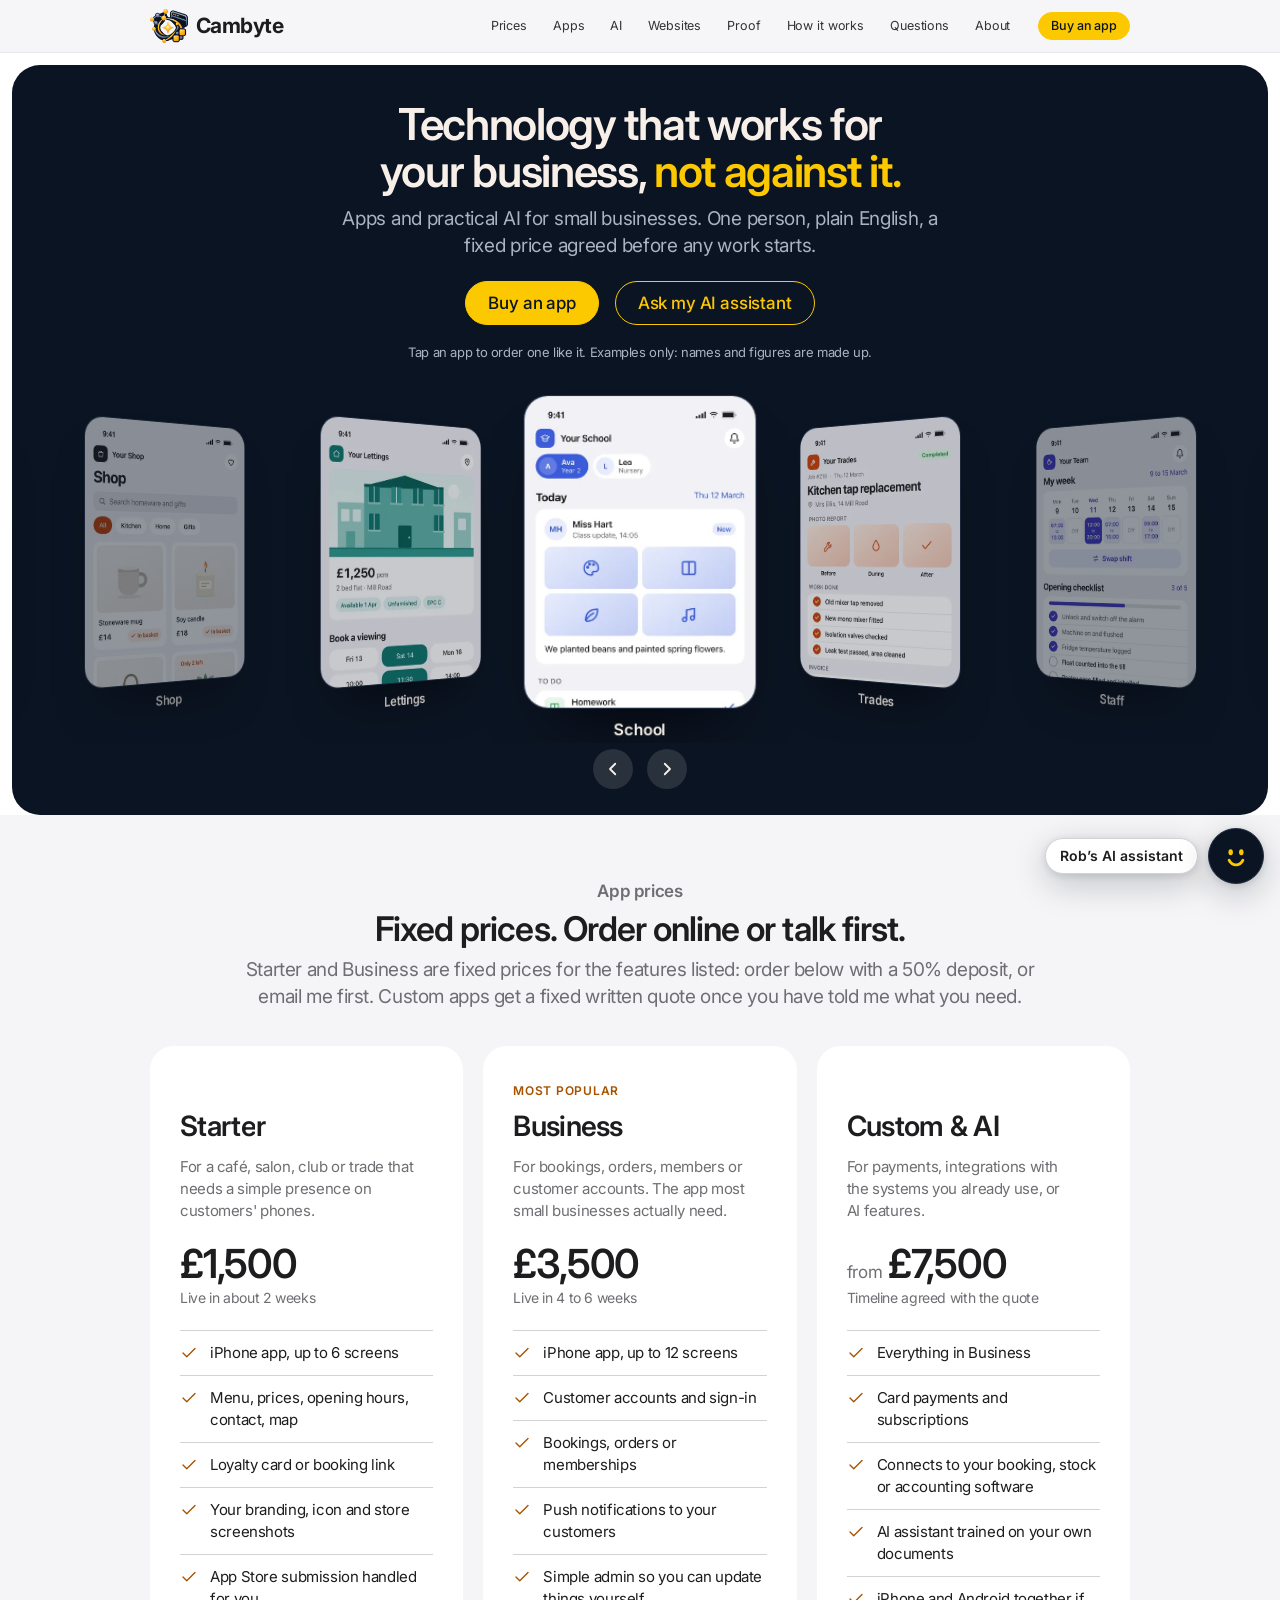
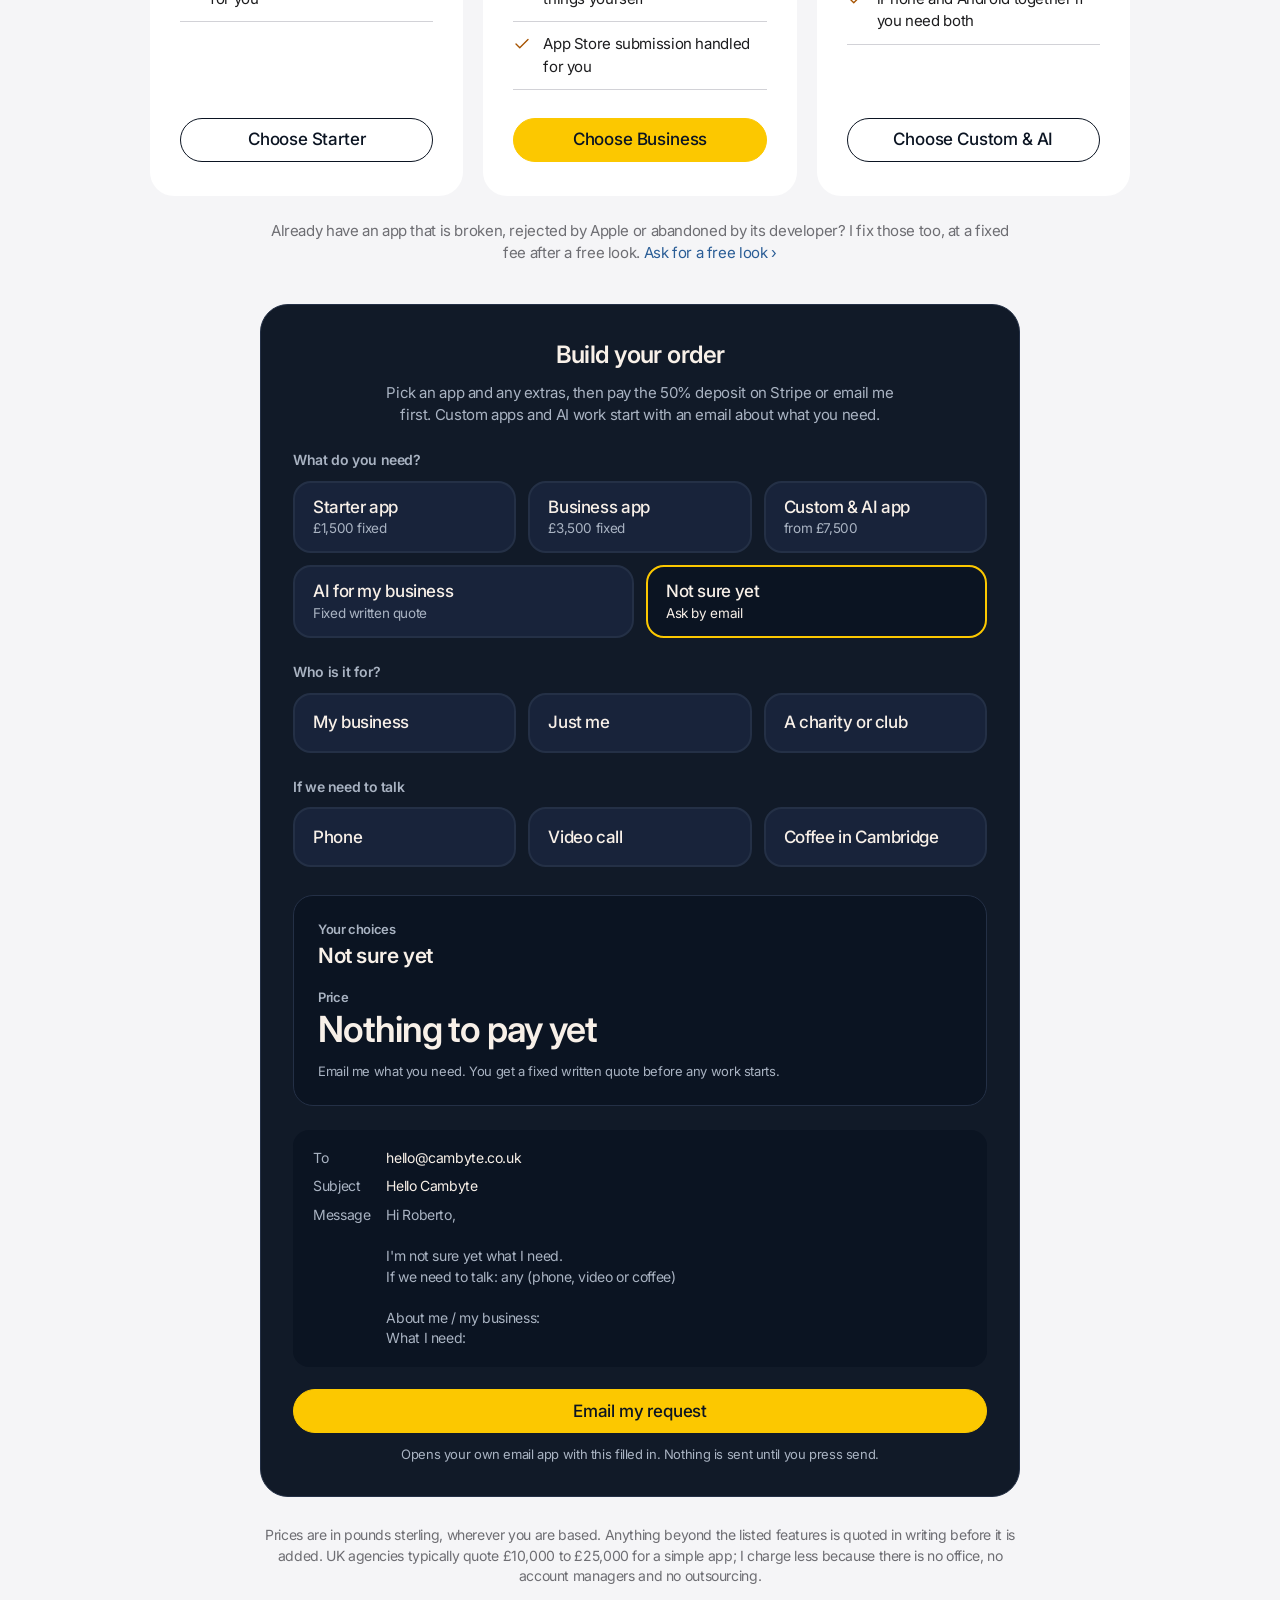
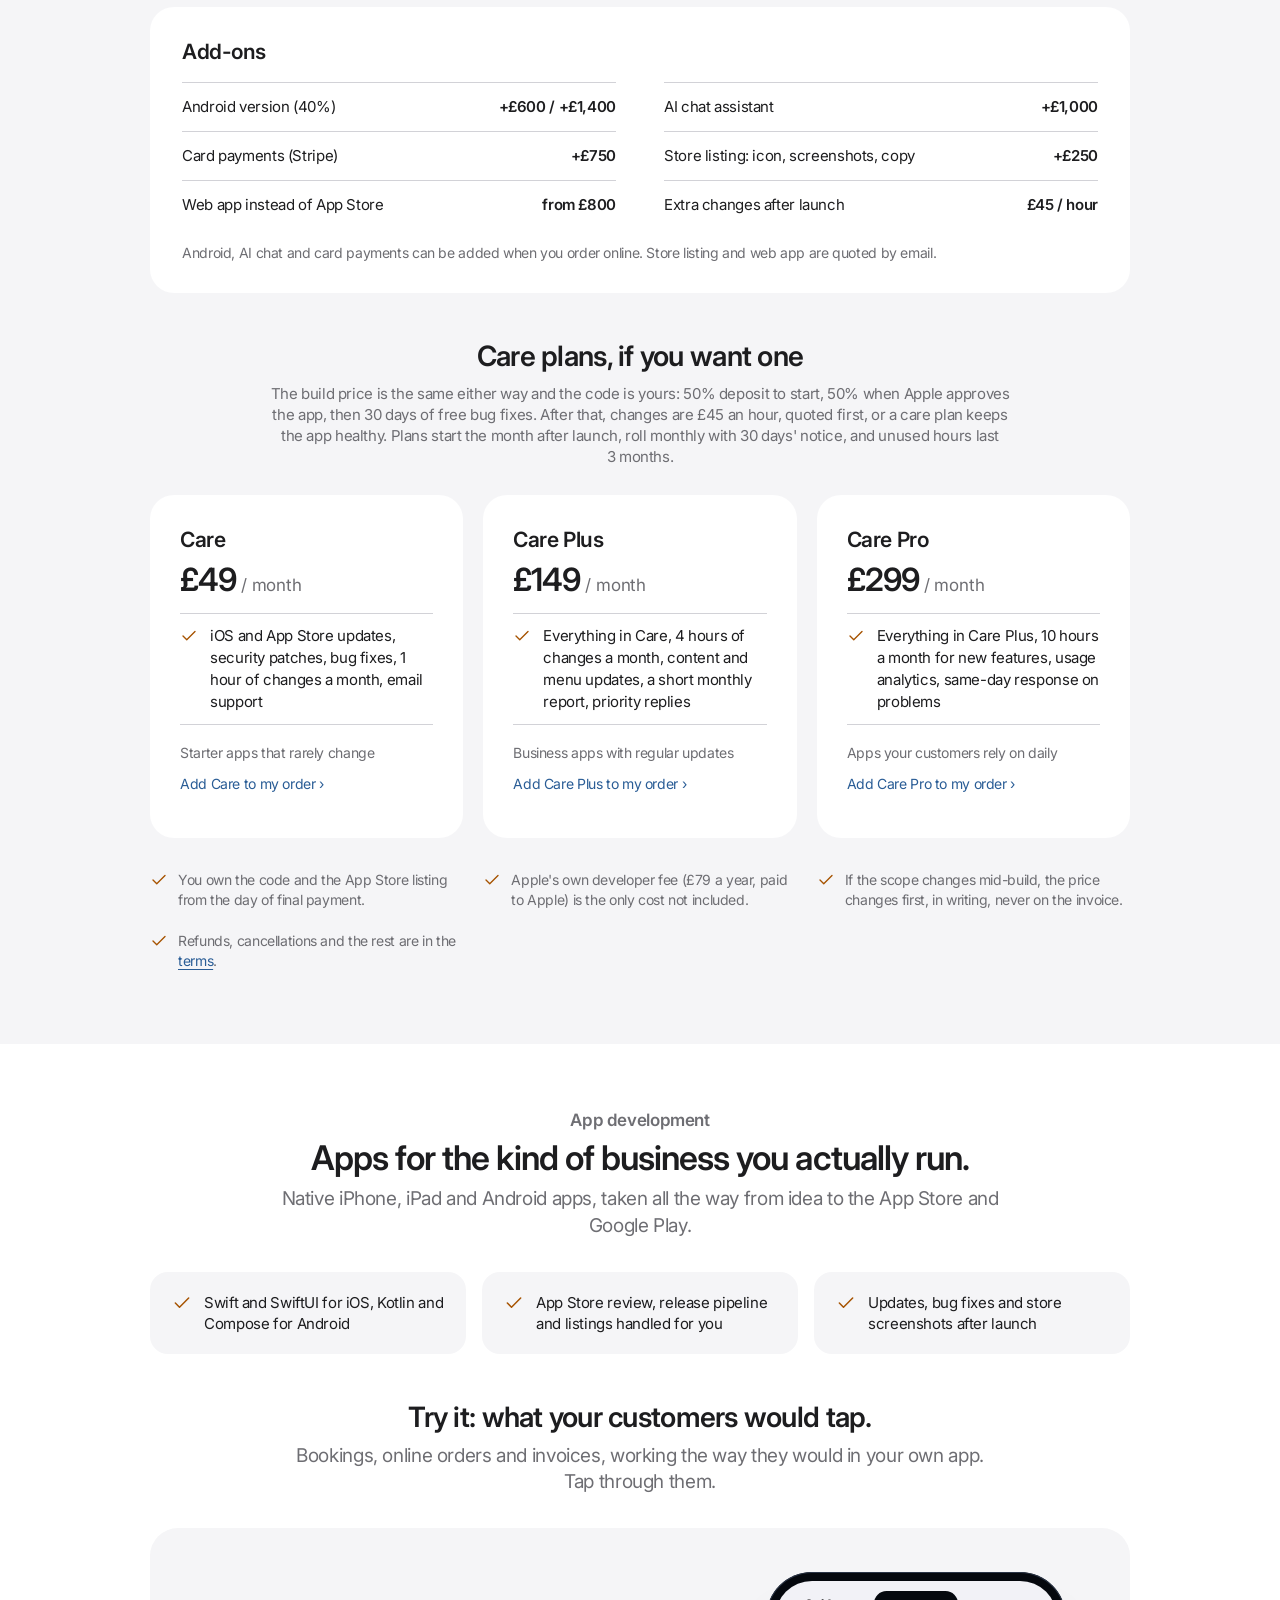
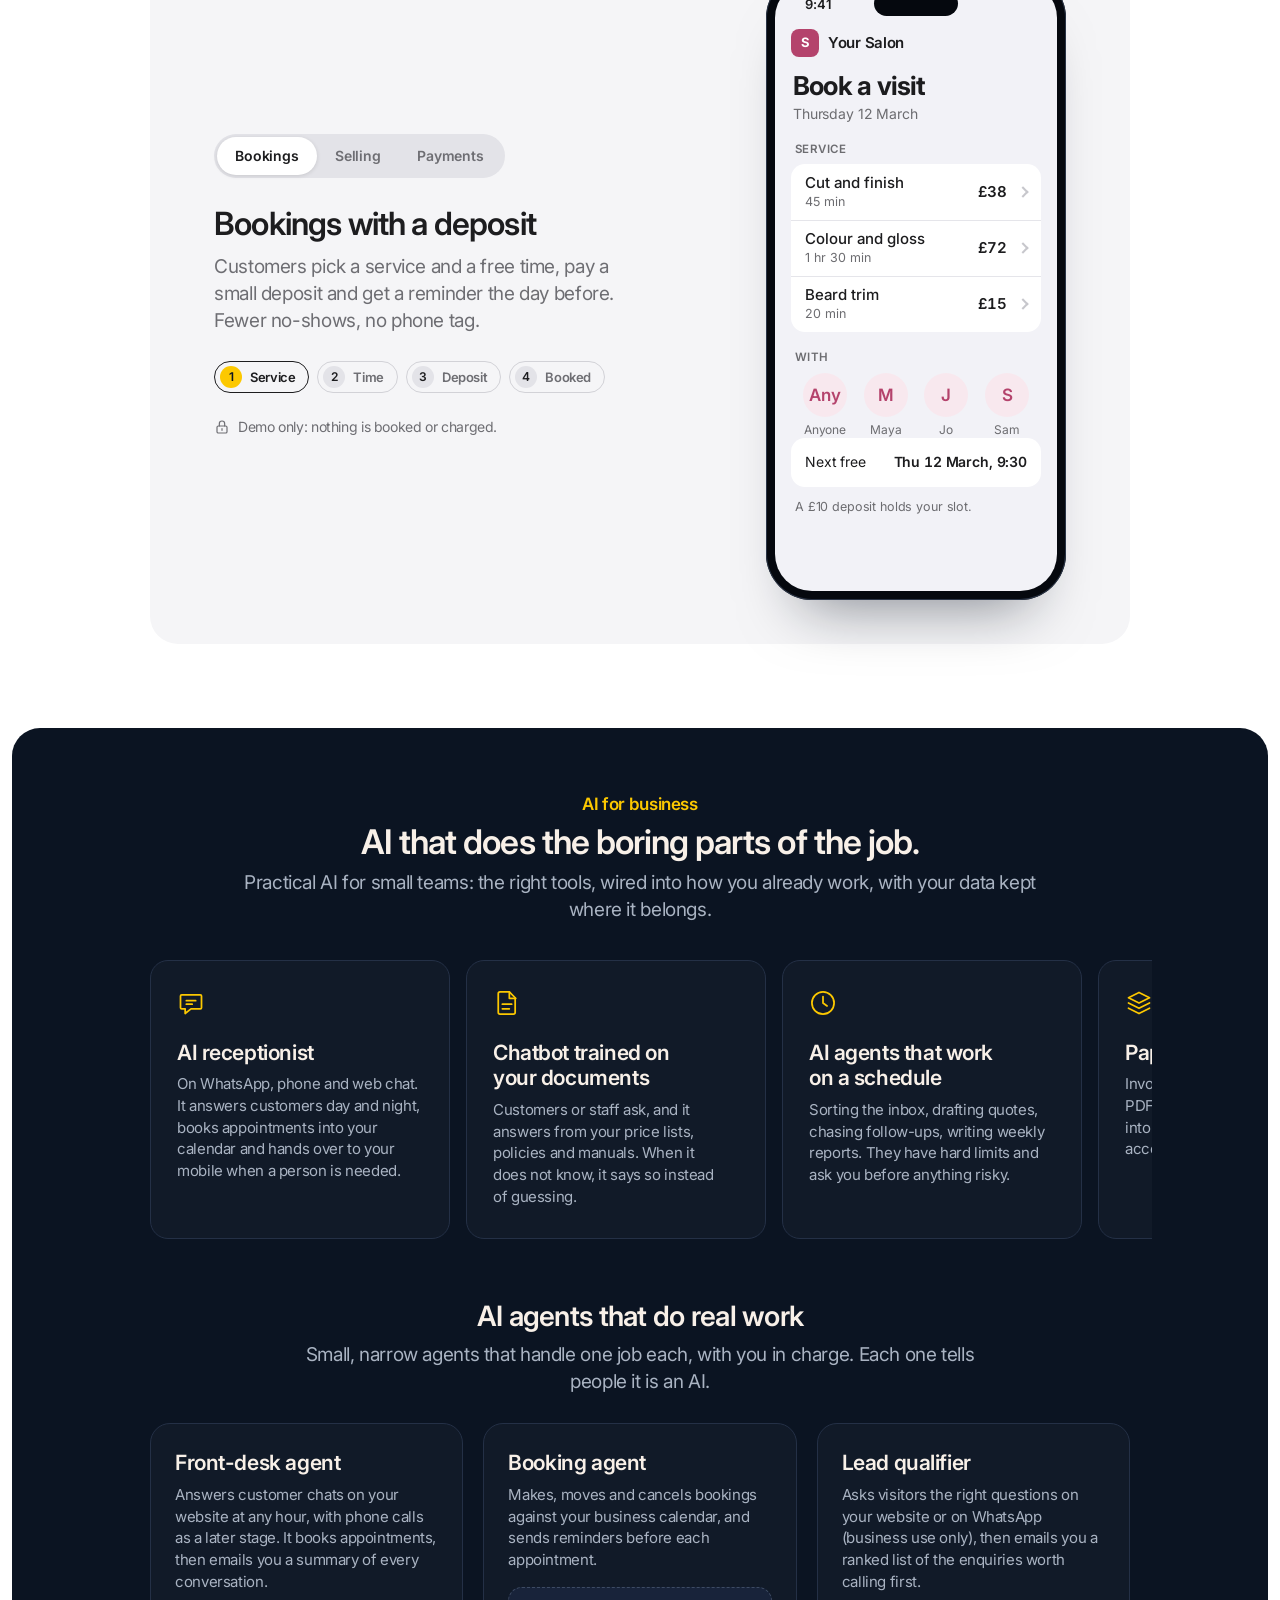
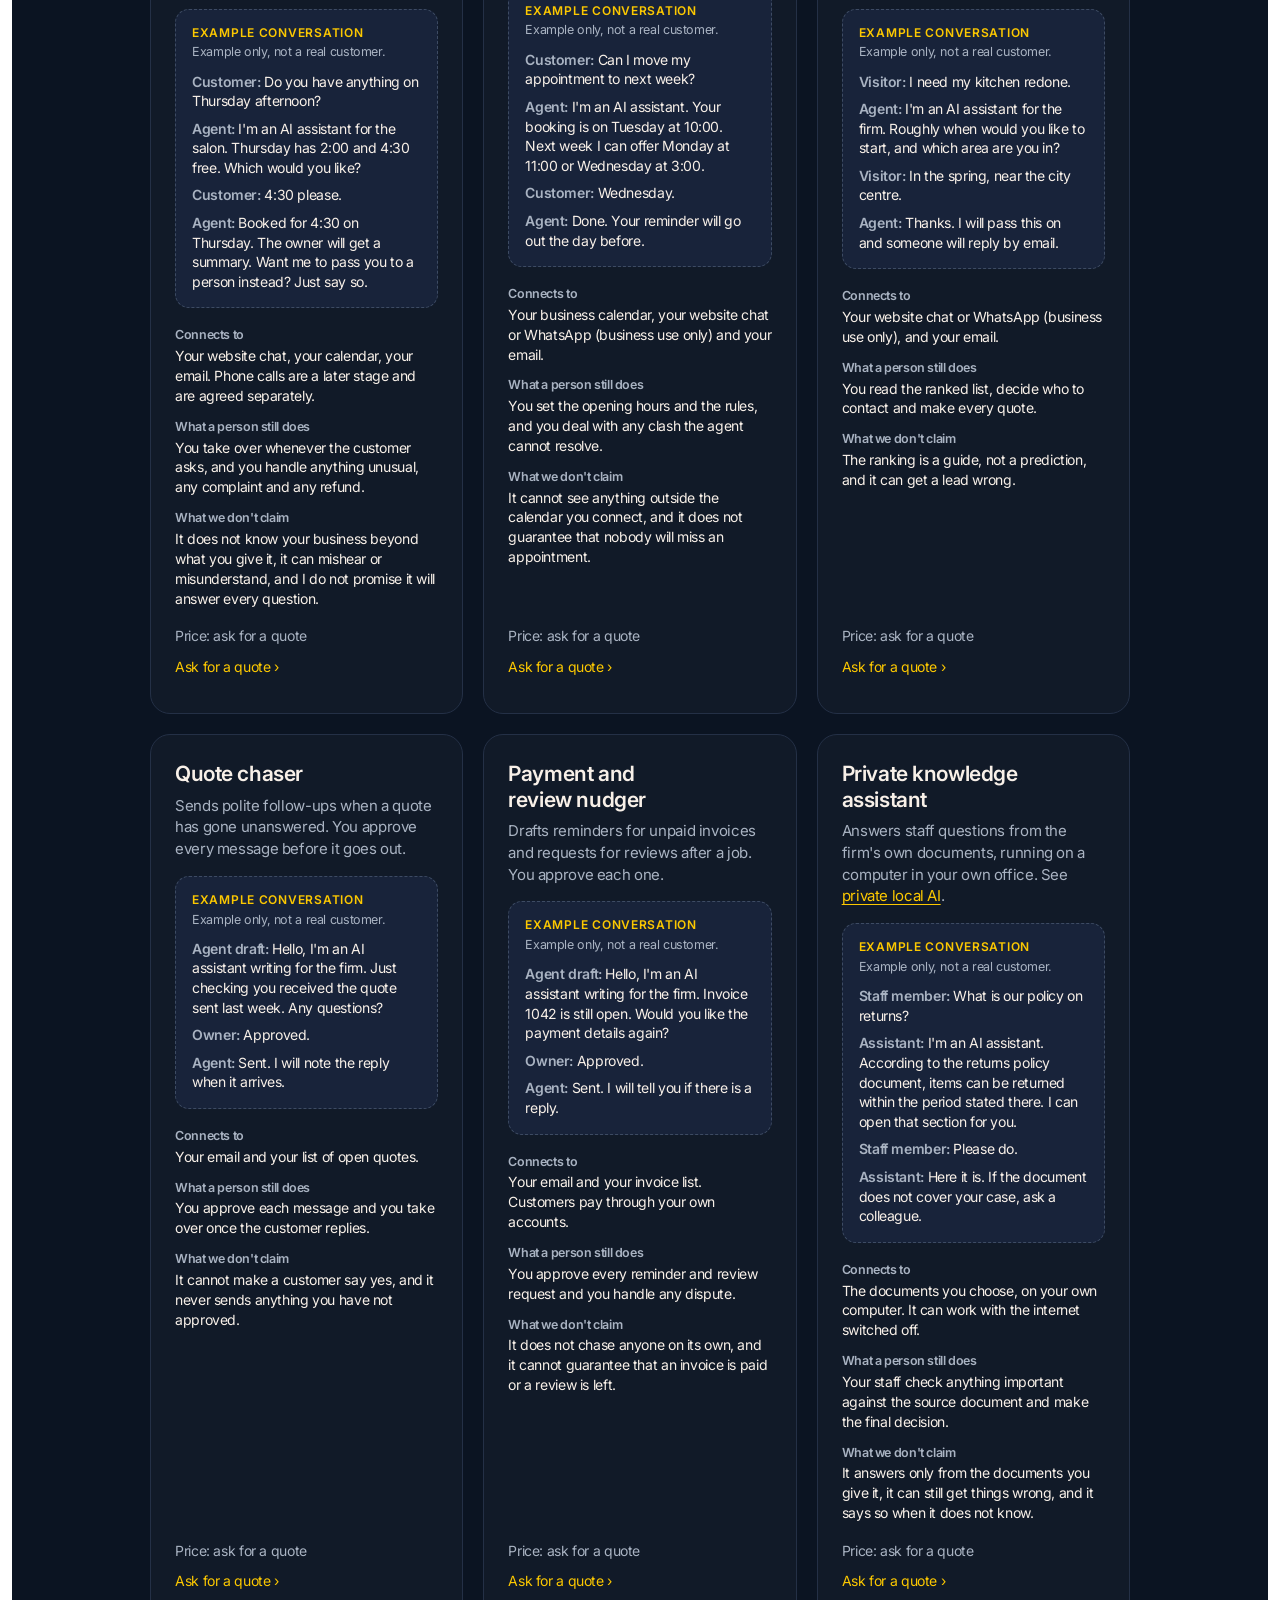
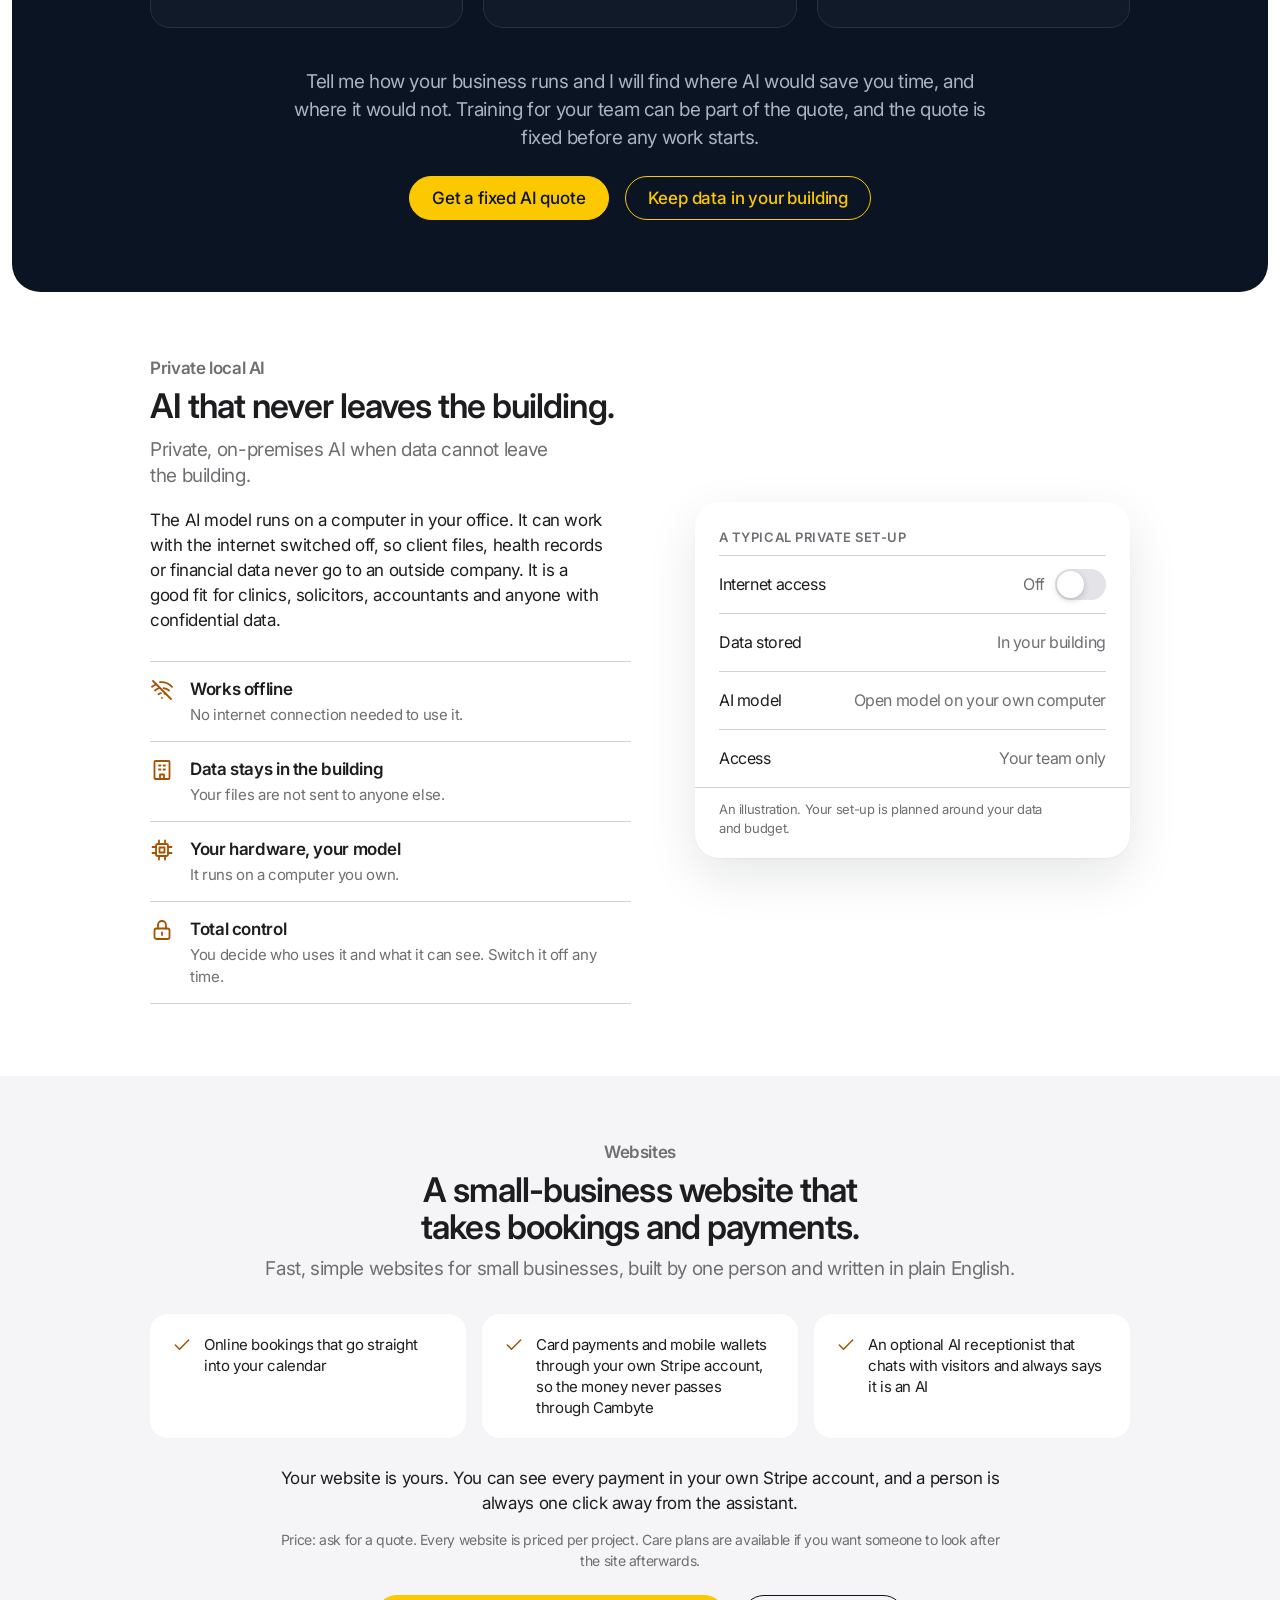
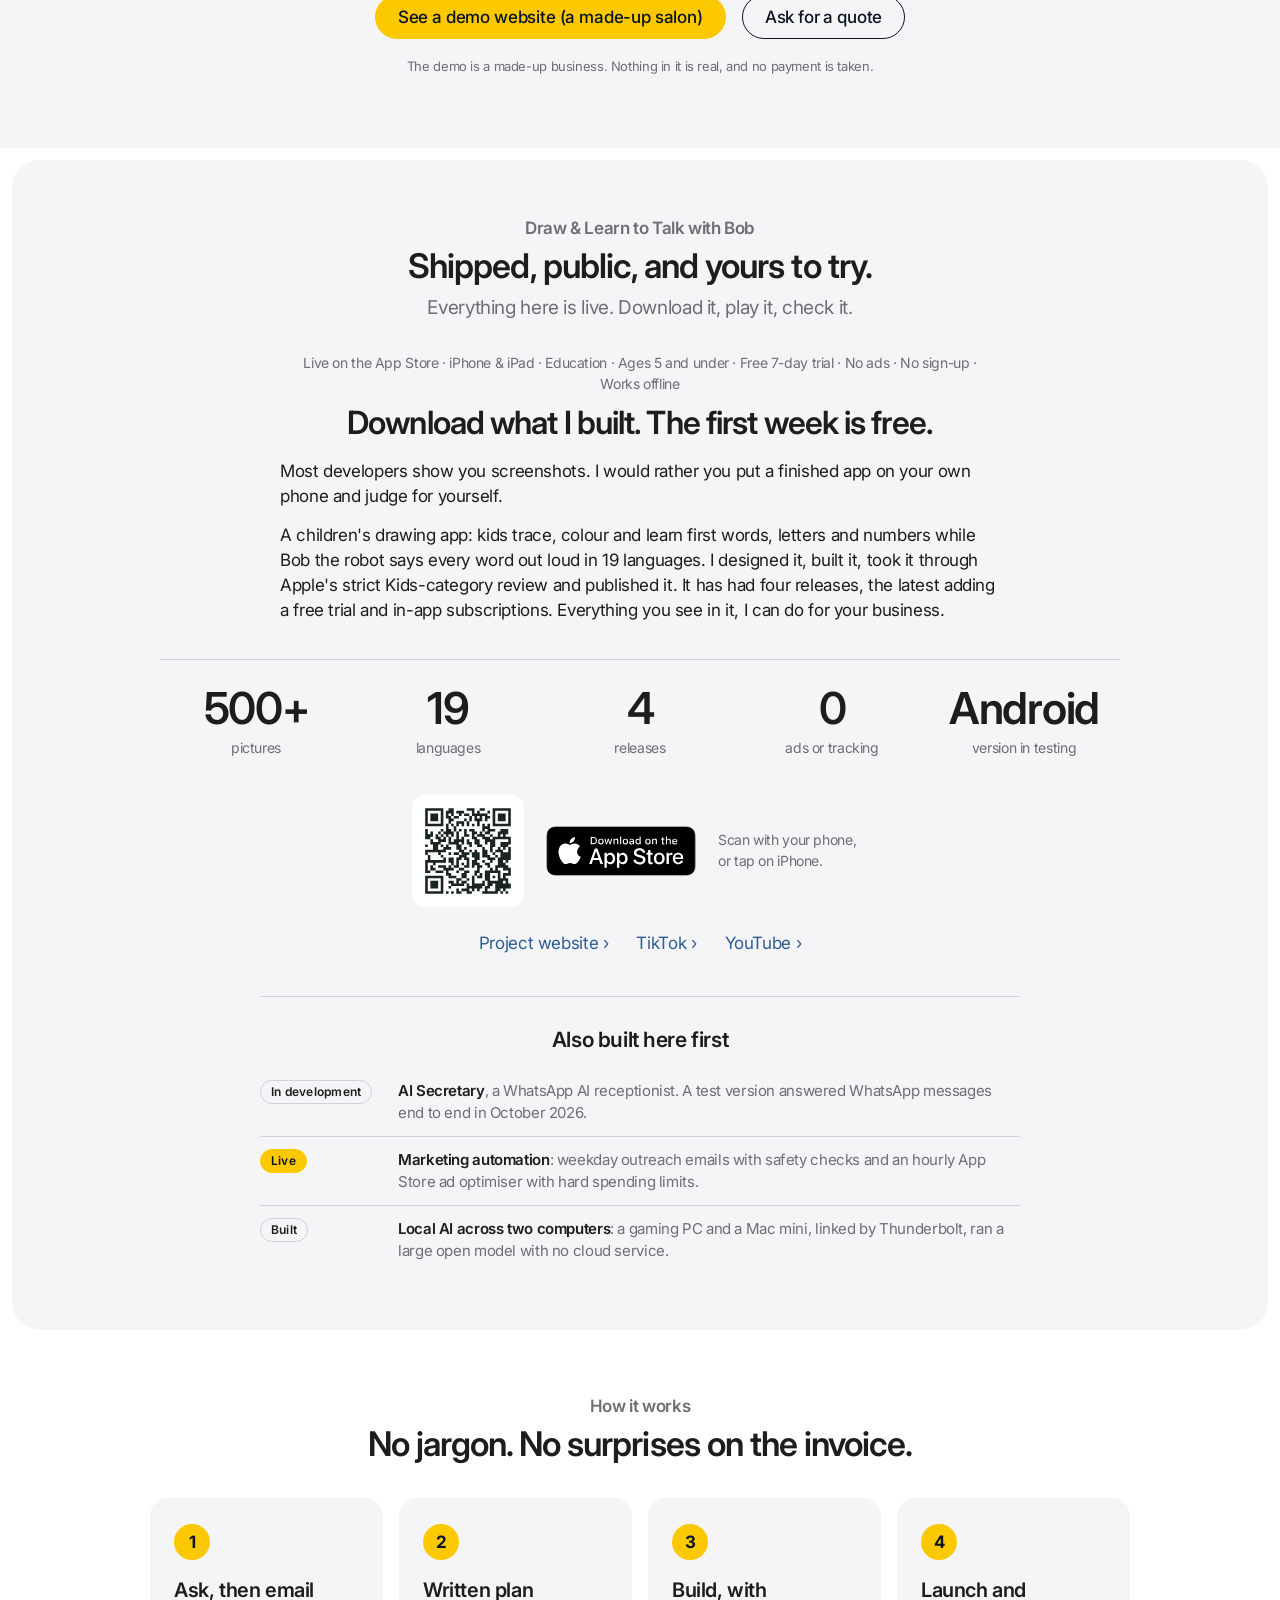
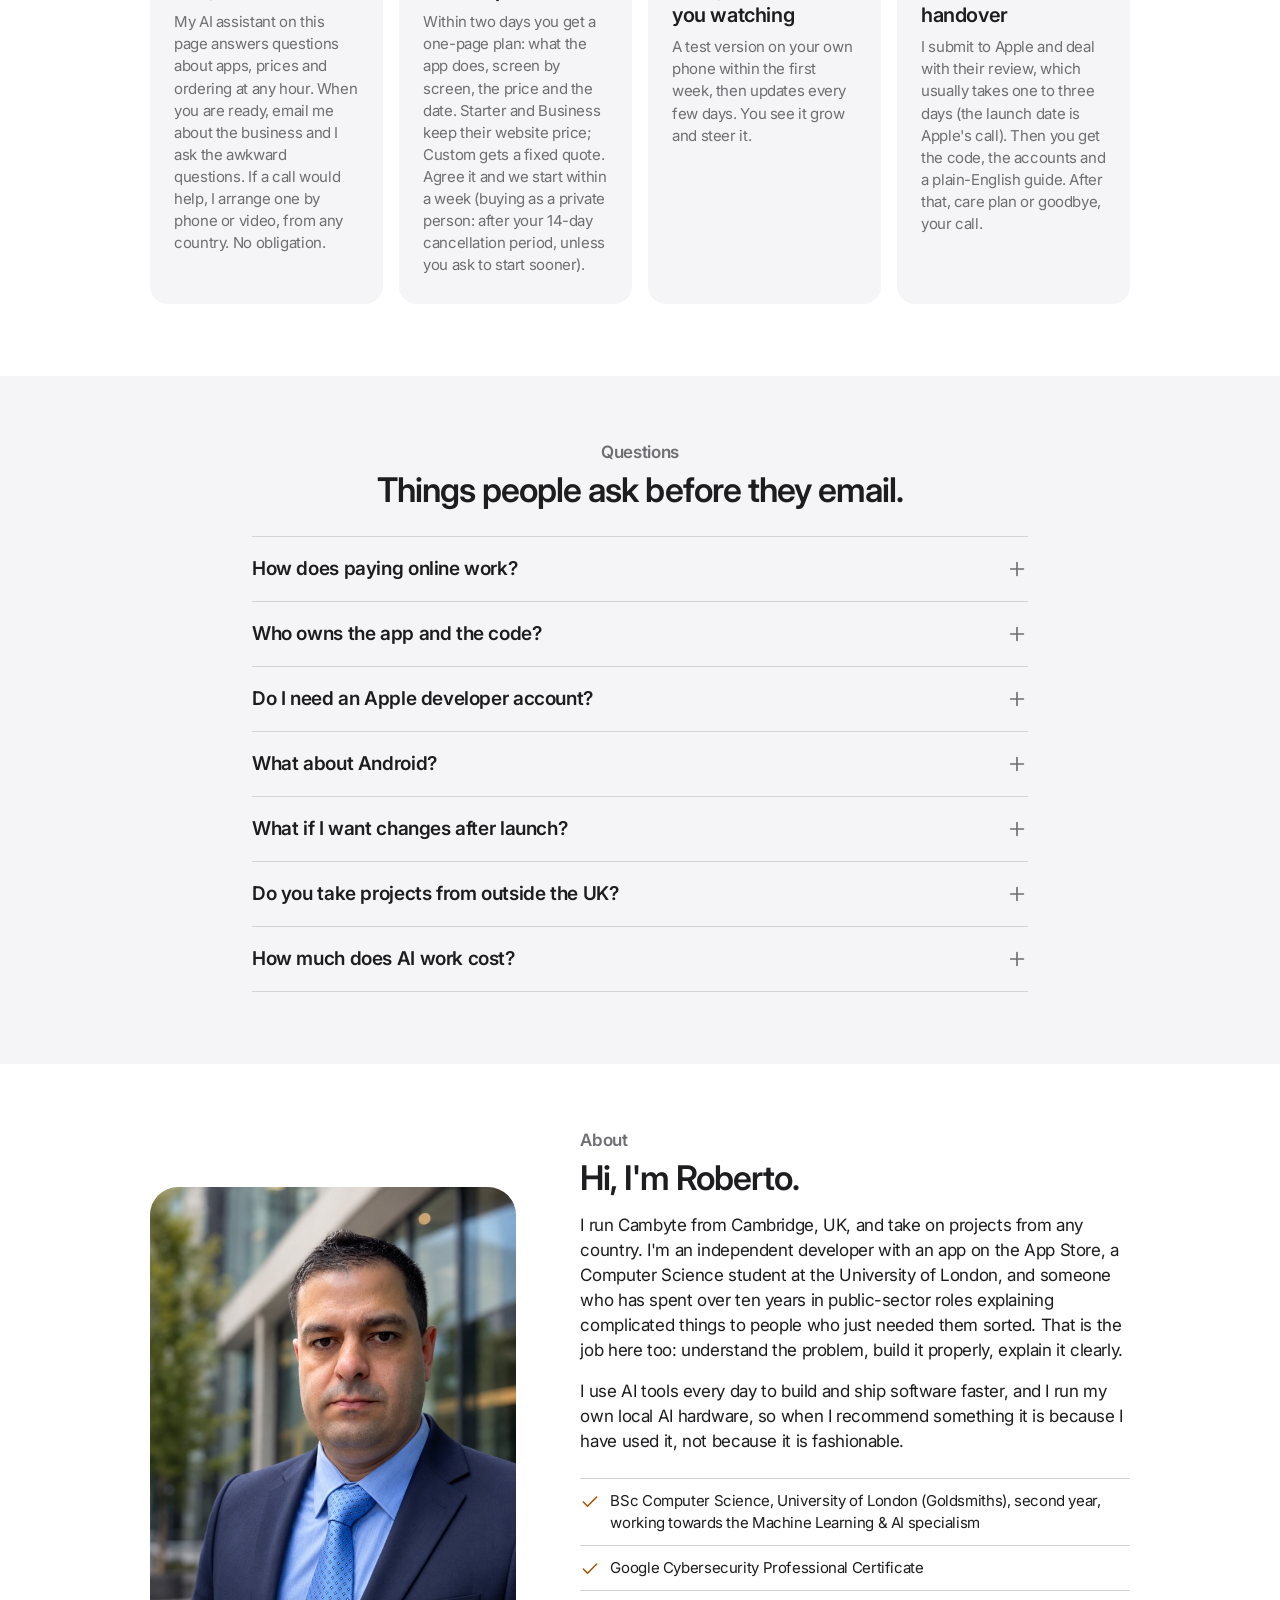
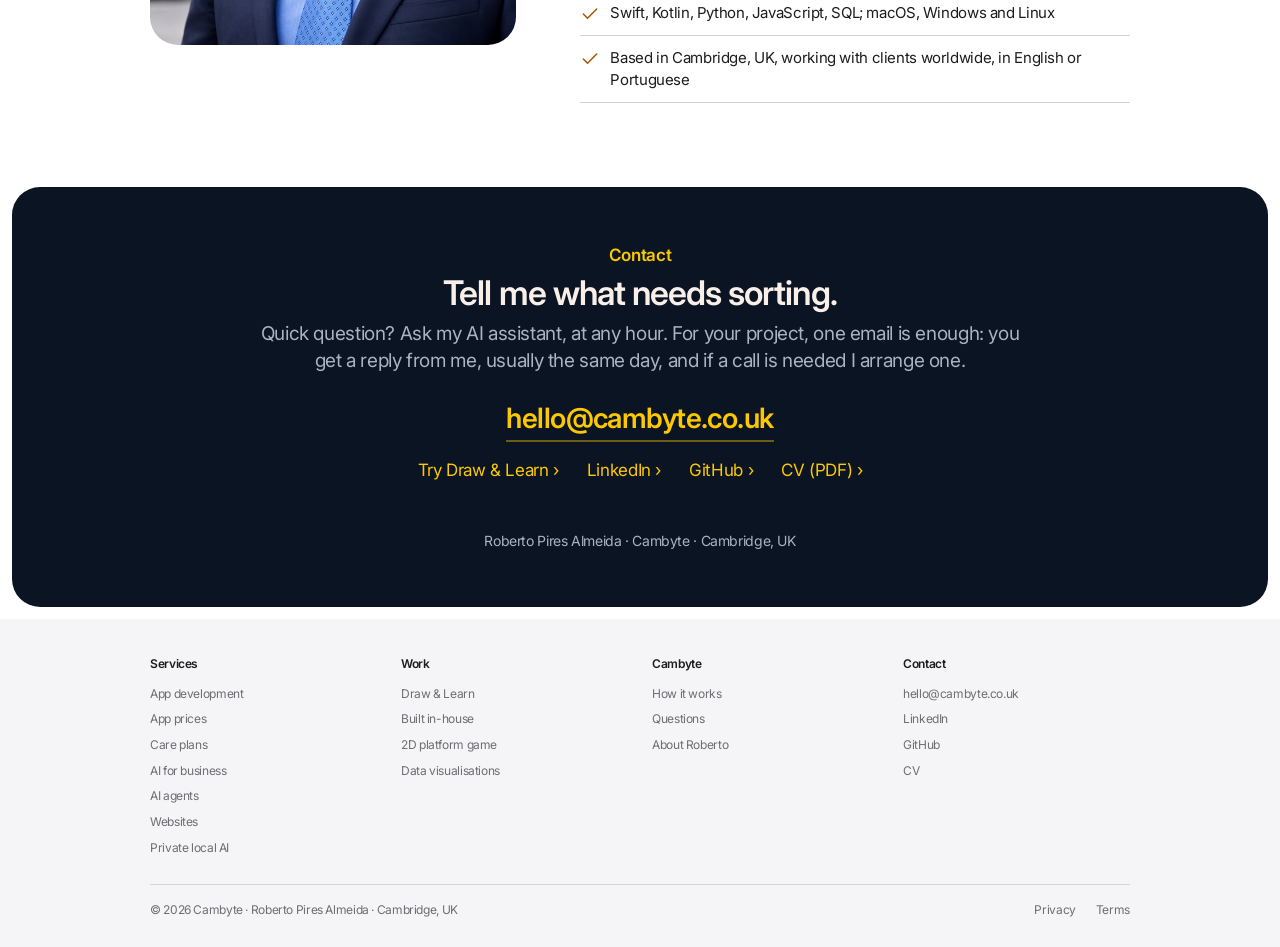
==== commit ecc6e392: "Cambyte website Static site served by GitHub Pages at cambyte.co.uk.  Co-Authored-By: Claude Opus 5." ====
--- a/apps/index.html
+++ b/apps/index.html
@@ -3,398 +3,13 @@
 <head>
 <meta charset="UTF-8">
 <meta name="viewport" content="width=device-width, initial-scale=1">
-<title>App development for small businesses, Cambridge — from £1,500 | Cambyte</title>
-<meta name="description" content="Get your own iPhone and Android app built in Cambridge, from £1,500, live on the App Store in two to four weeks. Fixed quote before any work starts, one-off payment or a monthly care plan. Try a finished app for free first.">
-<link rel="canonical" href="https://cambyte.co.uk/apps/">
-<meta property="og:type" content="website">
-<meta property="og:title" content="Your business app, from £1,500 — Cambyte, Cambridge">
-<meta property="og:description" content="Small-business apps built in Cambridge. Fixed quotes, App Store submission included, one-off or monthly care. Download the app I already shipped and try it free.">
-<meta property="og:url" content="https://cambyte.co.uk/apps/">
-<meta property="og:image" content="https://cambyte.co.uk/assets/img/og.png">
-<meta name="twitter:card" content="summary_large_image">
-<meta name="theme-color" content="#0E7C66">
-<link rel="icon" href="/assets/img/favicon.svg" type="image/svg+xml">
-<link rel="apple-touch-icon" href="/assets/img/apple-touch-icon.png">
-<link rel="preconnect" href="https://fonts.googleapis.com">
-<link rel="preconnect" href="https://fonts.gstatic.com" crossorigin>
-<link href="https://fonts.googleapis.com/css2?family=Archivo:wght@700;800;900&family=Public+Sans:wght@400;500;600&family=IBM+Plex+Mono:wght@400;500&display=swap" rel="stylesheet">
-<link rel="stylesheet" href="/assets/style.css">
-<style>
-/* page-only styles; everything shared lives in /assets/style.css */
-.top-min .wrap{height:64px}
-.top-min .head-cta{display:inline-flex;align-items:center;min-height:44px;padding:0 16px;border-radius:9px;background:var(--teal);color:#fff;text-decoration:none;font-family:var(--font-head);font-weight:700;font-size:15px}
-.top-min .head-cta:hover{background:var(--teal-deep)}
-.top-min .back{display:none;color:var(--ink-soft);text-decoration:none;font-size:14px;margin-right:14px}
-.top-min .back:hover{color:var(--teal)}
-@media(min-width:640px){.top-min .back{display:inline}}
-.hero .price-line{margin-top:18px;font-family:var(--font-mono);font-size:14px;color:var(--teal)}
-
-.proof{display:grid;gap:24px;align-items:center}
-@media(min-width:860px){.proof{grid-template-columns:1.1fr .9fr;gap:40px}}
-.proof p{color:var(--ink-soft);font-size:16px;margin-top:12px}
-.qr-row{display:flex;flex-wrap:wrap;align-items:center;gap:18px;margin-top:22px}
-.qr{background:#fff;border:1px solid var(--line);border-radius:14px;padding:10px;width:130px;height:130px;flex:none}
-.qr img{width:100%;height:100%}
-.qr-row .badge{margin:0}
-.qr-row small{display:block;font-family:var(--font-mono);font-size:12px;color:var(--ink-faint);margin-top:6px}
-.shots{background:linear-gradient(160deg,var(--teal-tint),var(--surface-2));border:1px solid var(--line);border-radius:20px;padding:24px;display:flex;align-items:flex-end;justify-content:center;gap:14px;min-height:260px}
-.shots img{border-radius:16px;box-shadow:0 14px 40px rgba(0,0,0,.18)}
-.shots .phone{width:min(34%,170px)}
-.shots .tablet{width:min(60%,320px)}
-
-.ideas{display:grid;gap:12px;grid-template-columns:1fr}
-@media(min-width:560px){.ideas{grid-template-columns:repeat(2,1fr)}}
-@media(min-width:900px){.ideas{grid-template-columns:repeat(3,1fr)}}
-.idea{background:var(--surface);border:1px solid var(--line);border-radius:14px;padding:18px 18px 18px;display:flex;gap:14px;align-items:flex-start;box-shadow:var(--shadow)}
-.idea .icon{width:40px;height:40px;border-radius:10px;flex:none}
-.idea .icon svg{width:21px;height:21px}
-.idea h3{font-family:var(--font-head);font-weight:700;font-size:16.5px;letter-spacing:-.01em}
-.idea p{color:var(--ink-soft);font-size:14px;margin-top:3px}
-.ideas-note{margin-top:18px;color:var(--ink-soft);font-size:15px}
-
-.tiers{display:grid;gap:16px}
-@media(min-width:800px){.tiers{grid-template-columns:repeat(3,1fr);align-items:stretch}}
-.tier{background:var(--surface);border:1px solid var(--line);border-radius:18px;padding:26px 24px;box-shadow:var(--shadow);display:flex;flex-direction:column;position:relative}
-.tier.pop{border-color:var(--teal);box-shadow:0 0 0 3px var(--teal-tint),var(--shadow)}
-.tier .pop-tag{position:absolute;top:-12px;left:22px}
-.tier h3{font-family:var(--font-head);font-weight:800;font-size:22px;letter-spacing:-.02em}
-.tier .for{color:var(--ink-soft);font-size:14.5px;margin-top:4px;min-height:2.6em}
-.tier .price{margin:18px 0 2px;font-family:var(--font-head);font-weight:900;font-size:38px;letter-spacing:-.03em;line-height:1}
-.tier .price small{font-family:var(--font-mono);font-weight:400;font-size:13px;letter-spacing:.04em;color:var(--ink-faint);display:block;margin-bottom:4px}
-.tier .time{font-family:var(--font-mono);font-size:12.5px;color:var(--teal);margin-bottom:16px}
-.tier ul{list-style:none;display:grid;gap:8px;margin:0 0 22px;padding:0}
-.tier li{font-size:14.5px;display:flex;gap:10px;align-items:flex-start;color:var(--ink)}
-.tier li::before{content:"→";color:var(--teal);font-family:var(--font-mono);flex:none}
-.tier .btn{margin-top:auto;justify-content:center}
-.fine{margin-top:22px;color:var(--ink-soft);font-size:15px;max-width:70ch}
-.addons{margin-top:28px}
-.addons h3{font-family:var(--font-head);font-weight:700;font-size:18px;margin-bottom:12px}
-.chips{display:flex;flex-wrap:wrap;gap:8px;list-style:none}
-.chips li{background:var(--surface);border:1px solid var(--line);border-radius:999px;padding:8px 14px;font-size:14px;display:flex;gap:8px;align-items:center;min-height:40px}
-.chips b{font-family:var(--font-mono);font-weight:500;color:var(--teal);font-size:13px}
-
-.pay{display:grid;gap:16px}
-@media(min-width:800px){.pay{grid-template-columns:1fr 1fr}}
-.pay .card h3{margin-top:0}
-.pay .card .lead{font-family:var(--font-mono);font-size:12.5px;color:var(--teal);letter-spacing:.08em;text-transform:uppercase;margin-bottom:10px}
-.care{margin-top:24px;overflow-x:auto}
-.care table{width:100%;border-collapse:collapse;background:var(--surface);border:1px solid var(--line);border-radius:14px;overflow:hidden;min-width:560px}
-.care th,.care td{text-align:left;padding:14px 16px;border-bottom:1px solid var(--line);font-size:14.5px;vertical-align:top}
-.care th{font-family:var(--font-head);font-weight:700;font-size:15px;background:var(--surface-2)}
-.care td:first-child{font-family:var(--font-head);font-weight:700;white-space:nowrap}
-.care td .m{display:block;font-family:var(--font-mono);font-weight:400;font-size:13px;color:var(--teal)}
-.care tr:last-child td{border-bottom:0}
-.terms{margin-top:18px;display:grid;gap:8px;list-style:none}
-.terms li{display:flex;gap:10px;align-items:flex-start;font-size:15px;color:var(--ink-soft)}
-.terms li svg{width:20px;height:20px;flex:none;color:var(--teal);margin-top:2px}
-
-.steps-4{display:grid;gap:20px}
-@media(min-width:720px){.steps-4{grid-template-columns:repeat(2,1fr)}}
-@media(min-width:1000px){.steps-4{grid-template-columns:repeat(4,1fr)}}
-
-.faq{max-width:760px;display:grid;gap:10px}
-.faq details{background:var(--surface);border:1px solid var(--line);border-radius:14px;padding:0 20px}
-.faq summary{cursor:pointer;list-style:none;padding:16px 0;font-family:var(--font-head);font-weight:700;font-size:16.5px;display:flex;justify-content:space-between;gap:14px;align-items:center;min-height:44px}
-.faq summary::-webkit-details-marker{display:none}
-.faq summary::after{content:"+";font-family:var(--font-mono);color:var(--teal);font-size:20px;flex:none}
-.faq details[open] summary::after{content:"–"}
-.faq details p{color:var(--ink-soft);font-size:15.5px;padding:0 0 18px}
-
-.contact .sub{opacity:.75;font-size:14.5px;margin-top:18px}
-</style>
-<script type="application/ld+json">
-{
-  "@context": "https://schema.org",
-  "@type": "Service",
-  "serviceType": "Mobile app development",
-  "name": "Small-business app development",
-  "provider": {"@type": "ProfessionalService", "name": "Cambyte", "url": "https://cambyte.co.uk/", "email": "hello@cambyte.co.uk",
-    "address": {"@type": "PostalAddress", "addressLocality": "Cambridge", "addressCountry": "GB"}},
-  "areaServed": "Cambridge, UK",
-  "url": "https://cambyte.co.uk/apps/",
-  "offers": [
-    {"@type": "Offer", "name": "Starter app", "price": "1500", "priceCurrency": "GBP", "description": "iPhone app, up to 6 screens, App Store submission included. Starting price."},
-    {"@type": "Offer", "name": "Business app", "price": "3500", "priceCurrency": "GBP", "description": "iPhone app, up to 12 screens, accounts, bookings or orders, notifications. Starting price."},
-    {"@type": "Offer", "name": "Custom or AI app", "price": "7500", "priceCurrency": "GBP", "description": "Payments, integrations, AI assistant, anything bespoke. Starting price."}
-  ]
-}
-</script>
+<title>App prices — Cambyte</title>
+<meta name="robots" content="noindex, nofollow">
+<meta http-equiv="refresh" content="0; url=../#prices">
+<link rel="canonical" href="../#prices">
+<script>location.replace('../#prices')</script>
 </head>
 <body>
-<a class="skip" href="#main">Skip to content</a>
-
-<header class="top top-min">
-  <div class="wrap">
-    <a class="logo" href="/" aria-label="Cambyte home">
-      <svg viewBox="0 0 32 32" aria-hidden="true"><rect width="32" height="32" rx="8" fill="#0E7C66"/><path d="M21.5 11.2A6.5 6.5 0 1 0 21.5 20.8" fill="none" stroke="#fff" stroke-width="3.2" stroke-linecap="round"/><circle cx="22.5" cy="16" r="2" fill="#fff"/></svg><b>Cam<span>byte</span></b></a>
-    <div>
-      <a class="back" href="/">All services</a>
-      <a class="head-cta" href="#contact">Get a quote</a>
-    </div>
-  </div>
-</header>
-
-<main id="main">
-
-<section class="hero">
-  <div class="wrap">
-    <p class="eyebrow">Cambridge, UK · App development for small businesses</p>
-    <h1>Your own business app, live on the App Store <em>in two to four weeks.</em></h1>
-    <p class="lede">Built in Cambridge by one developer who has already shipped an app you can download right now. You get a fixed written quote before any work starts, you own the code, and you choose a one-off payment or a monthly care plan.</p>
-    <div class="actions">
-      <a class="btn btn-primary" href="#contact">Get a free quote
-        <svg width="18" height="18" viewBox="0 0 24 24" fill="none" stroke="currentColor" stroke-width="2.2" stroke-linecap="round" stroke-linejoin="round"><path d="M5 12h14M13 6l6 6-6 6"/></svg>
-      </a>
-      <a class="btn btn-ghost" href="#pricing">See prices</a>
-    </div>
-    <ul class="trust">
-      <li>Apps from £1,500</li>
-      <li>App Store submission included</li>
-      <li>You own the code</li>
-      <li>Taking new projects now</li>
-    </ul>
-  </div>
-</section>
-
-<section id="proof" class="alt">
-  <div class="wrap">
-    <div class="sec-head">
-      <p class="eyebrow">Try before you buy</p>
-      <h2>Download what I built. It is free.</h2>
-      <p>Most developers show you screenshots. I would rather you put a finished app on your own phone and judge for yourself.</p>
-    </div>
-    <div class="proof">
-      <div>
-        <span class="tag live">Live on the App Store</span>
-        <h3 style="font-family:var(--font-head);font-weight:800;font-size:clamp(22px,3vw,30px);letter-spacing:-.02em;margin:14px 0 4px">Draw &amp; Learn to Talk with Bob</h3>
-        <p class="meta" style="font-family:var(--font-mono);font-size:12.5px;color:var(--ink-faint)">iPhone &amp; iPad · Education · Free · No ads · No sign-up · Works offline</p>
-        <p>A children's drawing app: kids trace, colour and learn first words, letters and numbers while Bob the robot says every word out loud in 18 languages. I designed it, built it, got it through Apple's strict Kids-category review first time, and published it. Everything you see in it, I can do for your business.</p>
-        <div class="stats">
-          <div class="stat"><b>500+</b><span>pictures</span></div>
-          <div class="stat"><b>18</b><span>languages</span></div>
-          <div class="stat"><b>3</b><span>releases</span></div>
-          <div class="stat"><b>0</b><span>ads or tracking</span></div>
-        </div>
-        <div class="qr-row">
-          <div class="qr"><img src="/assets/img/dl-qr.svg" alt="QR code linking to Draw & Learn on the App Store" width="110" height="110"></div>
-          <div>
-            <a class="badge" href="https://apps.apple.com/app/id6777554616?ct=cambyte-apps" rel="noopener"><img src="/assets/img/app-store-badge.svg" alt="Download on the App Store" width="150" height="50"></a>
-            <small>Scan with your phone, or tap on iPhone.</small>
-          </div>
-        </div>
-      </div>
-      <div class="shots">
-        <img class="phone" src="/assets/img/dl-iphone-1.jpg" alt="Draw &amp; Learn on iPhone: a child colouring a picture while Bob the robot cheers" width="414" height="900" loading="lazy">
-        <img class="tablet" src="/assets/img/dl-ipad-1.jpg" alt="Draw &amp; Learn on iPad: tracing letters with Bob" width="900" height="675" loading="lazy">
-      </div>
-    </div>
-  </div>
-</section>
-
-<section id="ideas">
-  <div class="wrap">
-    <div class="sec-head">
-      <p class="eyebrow">What I can build for you</p>
-      <h2>Apps for the kind of business you actually run.</h2>
-      <p>These are starting points, not a menu. Tell me what is slow or missing in your day and we work out what the app should do.</p>
-    </div>
-    <div class="ideas">
-      <article class="idea"><div class="icon" aria-hidden="true"><svg viewBox="0 0 24 24" fill="none" stroke="currentColor" stroke-width="2" stroke-linecap="round" stroke-linejoin="round"><path d="M17 8h1a4 4 0 1 1 0 8h-1M3 8h14v9a4 4 0 0 1-4 4H7a4 4 0 0 1-4-4z"/><path d="M6 2v2M10 2v2M14 2v2"/></svg></div><div><h3>Café, bakery, takeaway</h3><p>Menu, loyalty stamps, order-ahead, a push when the bread is out.</p></div></article>
-      <article class="idea"><div class="icon" aria-hidden="true"><svg viewBox="0 0 24 24" fill="none" stroke="currentColor" stroke-width="2" stroke-linecap="round" stroke-linejoin="round"><rect x="3" y="4" width="18" height="18" rx="2"/><path d="M16 2v4M8 2v4M3 10h18"/></svg></div><div><h3>Salon, barber, beauty</h3><p>Online bookings, reminders that cut no-shows, stylist profiles.</p></div></article>
-      <article class="idea"><div class="icon" aria-hidden="true"><svg viewBox="0 0 24 24" fill="none" stroke="currentColor" stroke-width="2" stroke-linecap="round" stroke-linejoin="round"><path d="M6 4v16M18 4v16M3 8h3M18 8h3M3 16h3M18 16h3M6 12h12"/></svg></div><div><h3>Gym, yoga, studio</h3><p>Class timetable, bookings, memberships, waiting lists.</p></div></article>
-      <article class="idea"><div class="icon" aria-hidden="true"><svg viewBox="0 0 24 24" fill="none" stroke="currentColor" stroke-width="2" stroke-linecap="round" stroke-linejoin="round"><path d="M14.7 6.3a1 1 0 0 0 0 1.4l1.6 1.6a1 1 0 0 0 1.4 0l3.8-3.8a6 6 0 0 1-7.9 7.9l-6.9 6.9a2.1 2.1 0 0 1-3-3l6.9-6.9a6 6 0 0 1 7.9-7.9z"/></svg></div><div><h3>Trades and services</h3><p>Quotes on site, photo job reports, invoices, customer sign-off.</p></div></article>
-      <article class="idea"><div class="icon" aria-hidden="true"><svg viewBox="0 0 24 24" fill="none" stroke="currentColor" stroke-width="2" stroke-linecap="round" stroke-linejoin="round"><path d="M3 10l9-7 9 7v10a2 2 0 0 1-2 2H5a2 2 0 0 1-2-2z"/><path d="M9 22V12h6v10"/></svg></div><div><h3>Estate and lettings agents</h3><p>Listings, viewing bookings, tenant requests, document uploads.</p></div></article>
-      <article class="idea"><div class="icon" aria-hidden="true"><svg viewBox="0 0 24 24" fill="none" stroke="currentColor" stroke-width="2" stroke-linecap="round" stroke-linejoin="round"><path d="M12 3L2 8l10 5 10-5z"/><path d="M6 10.5V16c0 1.5 3 3 6 3s6-1.5 6-3v-5.5"/></svg></div><div><h3>Nurseries, tutors, clubs</h3><p>Parent updates, photos, homework, payments. Kids-safe by design.</p></div></article>
-      <article class="idea"><div class="icon" aria-hidden="true"><svg viewBox="0 0 24 24" fill="none" stroke="currentColor" stroke-width="2" stroke-linecap="round" stroke-linejoin="round"><path d="M8 21h8M12 17v4M5 3h14l-1 9a6 6 0 0 1-12 0z"/></svg></div><div><h3>Pubs, venues, events</h3><p>What's on, table booking, tickets, a loyalty card that lives on the phone.</p></div></article>
-      <article class="idea"><div class="icon" aria-hidden="true"><svg viewBox="0 0 24 24" fill="none" stroke="currentColor" stroke-width="2" stroke-linecap="round" stroke-linejoin="round"><path d="M12 5v14M5 12h14"/><circle cx="12" cy="12" r="9"/></svg></div><div><h3>Clinics, dentists, therapists</h3><p>Appointments, reminders, intake forms, aftercare instructions.</p></div></article>
-      <article class="idea"><div class="icon" aria-hidden="true"><svg viewBox="0 0 24 24" fill="none" stroke="currentColor" stroke-width="2" stroke-linecap="round" stroke-linejoin="round"><path d="M6 6h15l-1.5 9h-12z"/><circle cx="9" cy="20" r="1.5"/><circle cx="18" cy="20" r="1.5"/><path d="M6 6L5 3H2"/></svg></div><div><h3>Shops and retail</h3><p>Catalogue, click-and-collect, stock alerts, offers to regulars.</p></div></article>
-      <article class="idea"><div class="icon" aria-hidden="true"><svg viewBox="0 0 24 24" fill="none" stroke="currentColor" stroke-width="2" stroke-linecap="round" stroke-linejoin="round"><path d="M20.8 4.6a5.5 5.5 0 0 0-7.8 0L12 5.6l-1-1a5.5 5.5 0 0 0-7.8 7.8l1 1L12 21l7.8-7.6 1-1a5.5 5.5 0 0 0 0-7.8z"/></svg></div><div><h3>Charities, churches, societies</h3><p>Membership, events, newsletters, donations in two taps.</p></div></article>
-      <article class="idea"><div class="icon" aria-hidden="true"><svg viewBox="0 0 24 24" fill="none" stroke="currentColor" stroke-width="2" stroke-linecap="round" stroke-linejoin="round"><path d="M9 11l3 3L22 4"/><path d="M21 12v7a2 2 0 0 1-2 2H5a2 2 0 0 1-2-2V5a2 2 0 0 1 2-2h11"/></svg></div><div><h3>Staff-only apps</h3><p>Rotas, checklists, stock counts, incident reports. Replaces the WhatsApp group.</p></div></article>
-      <article class="idea"><div class="icon" aria-hidden="true"><svg viewBox="0 0 24 24" fill="none" stroke="currentColor" stroke-width="2" stroke-linecap="round" stroke-linejoin="round"><path d="M12 3l1.8 4.6L18.5 9l-4.7 1.4L12 15l-1.8-4.6L5.5 9l4.7-1.4z"/><path d="M19 15l.8 2.2L22 18l-2.2.8L19 21l-.8-2.2L16 18l2.2-.8z"/></svg></div><div><h3>AI assistant for your business</h3><p>Answers customer questions from your own documents, inside your app, 24 hours a day.</p></div></article>
-    </div>
-    <p class="ideas-note">Already have an app that is broken, rejected by Apple, or abandoned by its developer? I take those on too, at a fixed fee after a free look.</p>
-  </div>
-</section>
-
-<section id="pricing" class="alt">
-  <div class="wrap">
-    <div class="sec-head">
-      <p class="eyebrow">Pricing</p>
-      <h2>Honest starting prices. Final price agreed before we start.</h2>
-      <p>These are the lowest realistic figures for each kind of app. Your written quote is based on exactly what your app needs, and it does not change unless you change the scope.</p>
-    </div>
-    <div class="tiers">
-      <article class="tier">
-        <h3>Starter</h3>
-        <p class="for">For a café, salon, club or trade that needs a simple presence on customers' phones.</p>
-        <p class="price"><small>from</small>£1,500</p>
-        <p class="time">Live in about 2 weeks</p>
-        <ul>
-          <li>iPhone app, up to 6 screens</li>
-          <li>Menu, prices, opening hours, contact, map</li>
-          <li>Loyalty card or booking link</li>
-          <li>Your branding, icon and store screenshots</li>
-          <li>App Store submission handled for you</li>
-        </ul>
-        <a class="btn btn-ghost" href="mailto:hello@cambyte.co.uk?subject=Starter%20app%20quote">Ask about Starter</a>
-      </article>
-      <article class="tier pop">
-        <span class="tag pop-tag">Most popular</span>
-        <h3>Business</h3>
-        <p class="for">For bookings, orders, members or customer accounts. The app most small businesses actually need.</p>
-        <p class="price"><small>from</small>£3,500</p>
-        <p class="time">Live in 4 to 6 weeks</p>
-        <ul>
-          <li>iPhone app, up to 12 screens</li>
-          <li>Customer accounts and sign-in</li>
-          <li>Bookings, orders or memberships</li>
-          <li>Push notifications to your customers</li>
-          <li>Simple admin so you can update things yourself</li>
-          <li>App Store submission handled for you</li>
-        </ul>
-        <a class="btn btn-primary" href="mailto:hello@cambyte.co.uk?subject=Business%20app%20quote">Ask about Business</a>
-      </article>
-      <article class="tier">
-        <h3>Custom &amp; AI</h3>
-        <p class="for">For payments, integrations with the systems you already use, or AI features.</p>
-        <p class="price"><small>from</small>£7,500</p>
-        <p class="time">Timeline agreed with the quote</p>
-        <ul>
-          <li>Everything in Business</li>
-          <li>Card payments and subscriptions</li>
-          <li>Connects to your booking, stock or accounting software</li>
-          <li>AI assistant trained on your own documents</li>
-          <li>iPhone and Android together if you need both</li>
-        </ul>
-        <a class="btn btn-ghost" href="mailto:hello@cambyte.co.uk?subject=Custom%20app%20quote">Ask about Custom</a>
-      </article>
-    </div>
-    <p class="fine">Prices are in pounds sterling and are starting points. For comparison, UK agencies typically quote £10,000 to £25,000 for a simple app. I can charge less because you deal with one developer, with no office, no account managers and no outsourcing, and because I reuse solid, tested foundations instead of starting every app from zero.</p>
-    <div class="addons">
-      <h3>Add-ons</h3>
-      <ul class="chips">
-        <li>Android version <b>+40%</b></li>
-        <li>AI chat assistant <b>+£1,000</b></li>
-        <li>Card payments (Stripe) <b>+£750</b></li>
-        <li>Store listing: icon, screenshots, copy <b>+£250</b></li>
-        <li>Web app instead of App Store <b>from £800</b></li>
-        <li>Extra changes after launch <b>£45 / hour</b></li>
-      </ul>
-    </div>
-  </div>
-</section>
-
-<section id="pay">
-  <div class="wrap">
-    <div class="sec-head">
-      <p class="eyebrow">Two ways to pay</p>
-      <h2>One-off and done, or one-off plus a care plan.</h2>
-      <p>Either way the build price is the same and the code is yours. The difference is what happens after launch.</p>
-    </div>
-    <div class="pay">
-      <article class="card">
-        <p class="lead">Option A</p>
-        <h3>One-off payment, no monthly fees</h3>
-        <p>You pay for the build, I hand everything over, and that is the end of it. Perfect if your app will not change much. When you do need something, you ask and pay by the hour.</p>
-        <ul>
-          <li>50% deposit to start, 50% when Apple approves the app</li>
-          <li>Nothing else to pay, ever, unless you ask for more work</li>
-          <li>30 days of free bug fixes after launch</li>
-          <li>Changes later at £45 per hour, quoted first</li>
-        </ul>
-      </article>
-      <article class="card">
-        <p class="lead">Option B</p>
-        <h3>One-off payment plus a care plan</h3>
-        <p>Same build price, then a small monthly fee and I keep the app healthy: new iPhone updates, Apple's rule changes, bug fixes, and a bank of hours for changes. Rolling monthly, cancel with 30 days' notice.</p>
-        <ul>
-          <li>Same 50% deposit, 50% on approval</li>
-          <li>Care plan starts the month after launch</li>
-          <li>No contract, no lock-in, no minimum term</li>
-          <li>Unused hours do not expire for 3 months</li>
-        </ul>
-      </article>
-    </div>
-    <div class="care">
-      <table>
-        <thead><tr><th scope="col">Care plan</th><th scope="col">What is included</th><th scope="col">Best for</th></tr></thead>
-        <tbody>
-          <tr><td>Care<span class="m">£49 / month</span></td><td>iOS and App Store updates, security patches, bug fixes, 1 hour of changes a month, email support</td><td>Starter apps that rarely change</td></tr>
-          <tr><td>Care Plus<span class="m">£149 / month</span></td><td>Everything in Care, 4 hours of changes a month, content and menu updates, a short monthly report, priority replies</td><td>Business apps with regular updates</td></tr>
-          <tr><td>Care Pro<span class="m">£299 / month</span></td><td>Everything in Care Plus, 10 hours a month for new features, usage analytics, same-day response on problems</td><td>Apps your customers rely on daily</td></tr>
-        </tbody>
-      </table>
-    </div>
-    <ul class="terms">
-      <li><svg viewBox="0 0 24 24" fill="none" stroke="currentColor" stroke-width="2.2" stroke-linecap="round" stroke-linejoin="round" aria-hidden="true"><path d="M20 6L9 17l-5-5"/></svg>You own the code and the App Store listing from the day of final payment.</li>
-      <li><svg viewBox="0 0 24 24" fill="none" stroke="currentColor" stroke-width="2.2" stroke-linecap="round" stroke-linejoin="round" aria-hidden="true"><path d="M20 6L9 17l-5-5"/></svg>Apple's own developer fee (£79 a year, paid to Apple) is the only cost not included.</li>
-      <li><svg viewBox="0 0 24 24" fill="none" stroke="currentColor" stroke-width="2.2" stroke-linecap="round" stroke-linejoin="round" aria-hidden="true"><path d="M20 6L9 17l-5-5"/></svg>If the scope changes mid-build, the quote changes first, in writing, not the invoice.</li>
-    </ul>
-  </div>
-</section>
-
-<section id="how" class="alt">
-  <div class="wrap">
-    <div class="sec-head">
-      <p class="eyebrow">How it works</p>
-      <h2>From first chat to the App Store.</h2>
-    </div>
-    <div class="steps-4">
-      <div class="step"><span class="num">01</span><h3>Free chat</h3><p>Thirty minutes by phone, video or coffee in Cambridge. You describe the business, I ask the awkward questions. No obligation.</p></div>
-      <div class="step"><span class="num">02</span><h3>Fixed quote</h3><p>Within two days you get a one-page plan: what the app does, screen by screen, the price and the date. Sign it and we start within a week.</p></div>
-      <div class="step"><span class="num">03</span><h3>Build, with you watching</h3><p>A test version on your own phone within the first week, then updates every few days. You see it grow and steer it.</p></div>
-      <div class="step"><span class="num">04</span><h3>Launch and handover</h3><p>I submit to Apple, deal with their review, and hand you the code, the accounts and a plain-English guide. Then care plan or goodbye, your call.</p></div>
-    </div>
-  </div>
-</section>
-
-<section id="faq">
-  <div class="wrap">
-    <div class="sec-head">
-      <p class="eyebrow">Questions</p>
-      <h2>Things people ask before they email.</h2>
-    </div>
-    <div class="faq">
-      <details><summary>Who owns the app and the code?</summary><p>You do, fully, once the final payment clears. Source code, design files, the App Store listing and any accounts are handed over in your name. If you ever want another developer to take it on, they can.</p></details>
-      <details><summary>Do I need an Apple developer account?</summary><p>Yes. Apple requires apps to be published under the account of the business that owns them, so I set one up with you on day one. It costs £79 a year, paid to Apple. Approval from Apple can take a few days for a sole trader and up to two weeks for a limited company, so we start that first while I build.</p></details>
-      <details><summary>How long does Apple's review take?</summary><p>Usually one to three days, occasionally a week. I prepare the submission to pass first time and handle any questions from Apple myself. I never promise a public launch date, because that last step belongs to Apple.</p></details>
-      <details><summary>What about Android?</summary><p>Every app can have an Android version, built natively in Kotlin, for 40% on top of the iPhone price. Most small businesses in the UK start with iPhone and add Android once the app is earning its keep.</p></details>
-      <details><summary>Why are you so much cheaper than an agency?</summary><p>One person does the design, the code, the testing and the release. There is no office, no project manager and no outsourcing to pay for. I also use modern AI tooling and reusable, tested foundations, so a Starter app takes days of real work rather than months of billable ones. The quality bar is the app you can download above.</p></details>
-      <details><summary>What if I want changes after launch?</summary><p>On the one-off option, email me and you get a quote, usually in hours at £45 an hour. On a care plan you have a bank of hours each month and just ask. Either way, nothing is done without you agreeing it first.</p></details>
-      <details><summary>Can you fix an app someone else built?</summary><p>Usually, yes. Send me what you have and I will take a free look. Rescue work is quoted as a fixed fee, and a port to a modern codebase is often cheaper than you fear.</p></details>
-      <details><summary>Do you work outside Cambridge?</summary><p>Yes. Everything can be done by video call and TestFlight, so location does not matter. Cambridge businesses get the coffee option.</p></details>
-    </div>
-  </div>
-</section>
-
-<section id="contact">
-  <div class="wrap">
-    <div class="contact">
-      <p class="eyebrow" style="justify-content:center">Contact</p>
-      <h2>Tell me about your app.</h2>
-      <p>One email is enough: what the business is and what you want the app to do. You will get a reply from me, usually the same day, with a time for a free 30-minute chat.</p>
-      <a class="email" href="mailto:hello@cambyte.co.uk?subject=App%20quote%20request">hello@cambyte.co.uk</a>
-      <p class="sub">Roberto Pires Almeida · Cambyte · Cambridge, UK</p>
-      <div class="socials">
-        <a href="https://apps.apple.com/app/id6777554616?ct=cambyte-apps" rel="noopener">Try Draw &amp; Learn</a>
-        <a href="/">Everything else Cambyte does</a>
-        <a href="https://www.linkedin.com/in/roberto-pires-03986415a/" rel="noopener">LinkedIn</a>
-      </div>
-    </div>
-  </div>
-</section>
-
-</main>
-
-<footer>
-  <div class="wrap">
-    <div>© 2026 Cambyte · Roberto Pires Almeida · Cambridge, UK</div>
-    <ul>
-      <li><a href="/">Home</a></li>
-      <li><a href="/privacy/">Privacy</a></li>
-      <li><a href="mailto:hello@cambyte.co.uk">hello@cambyte.co.uk</a></li>
-    </ul>
-  </div>
-</footer>
+<p><a href="../#prices">App prices have moved to the main page</a></p>
 </body>
 </html>
